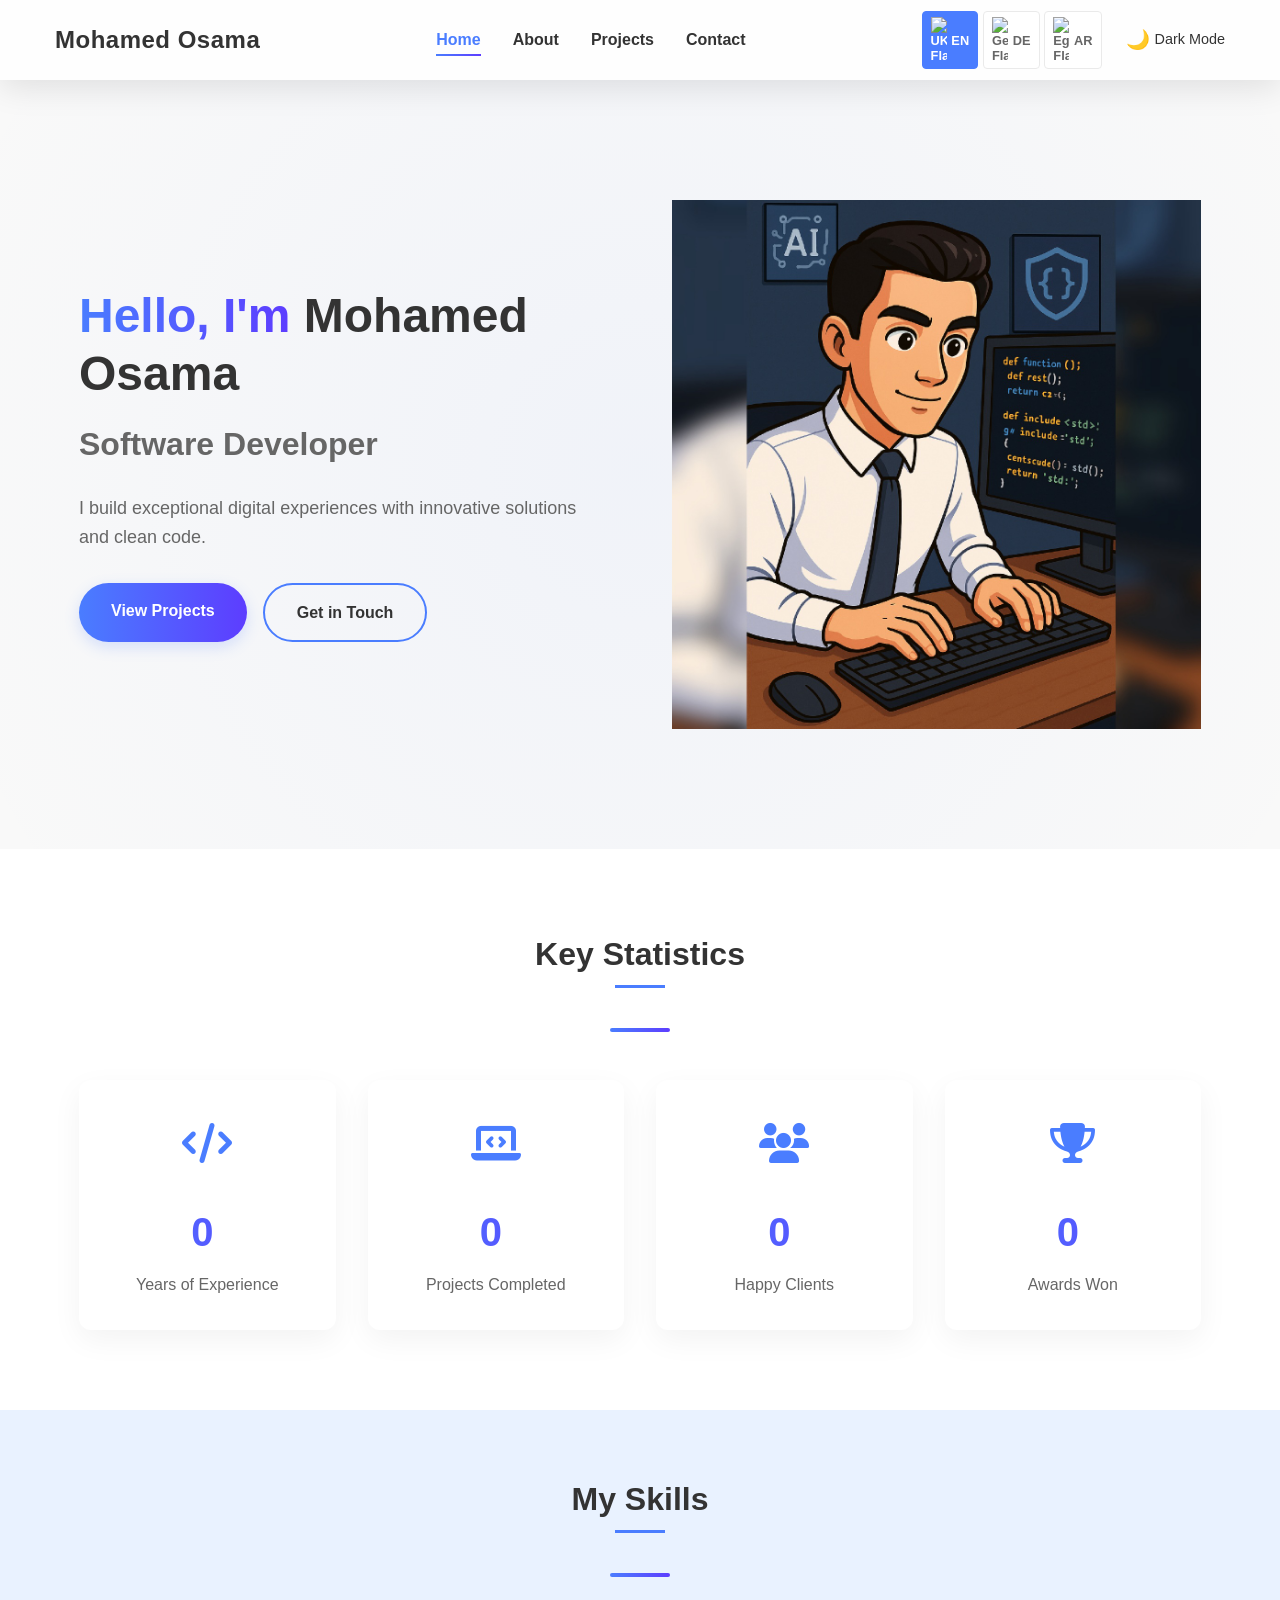
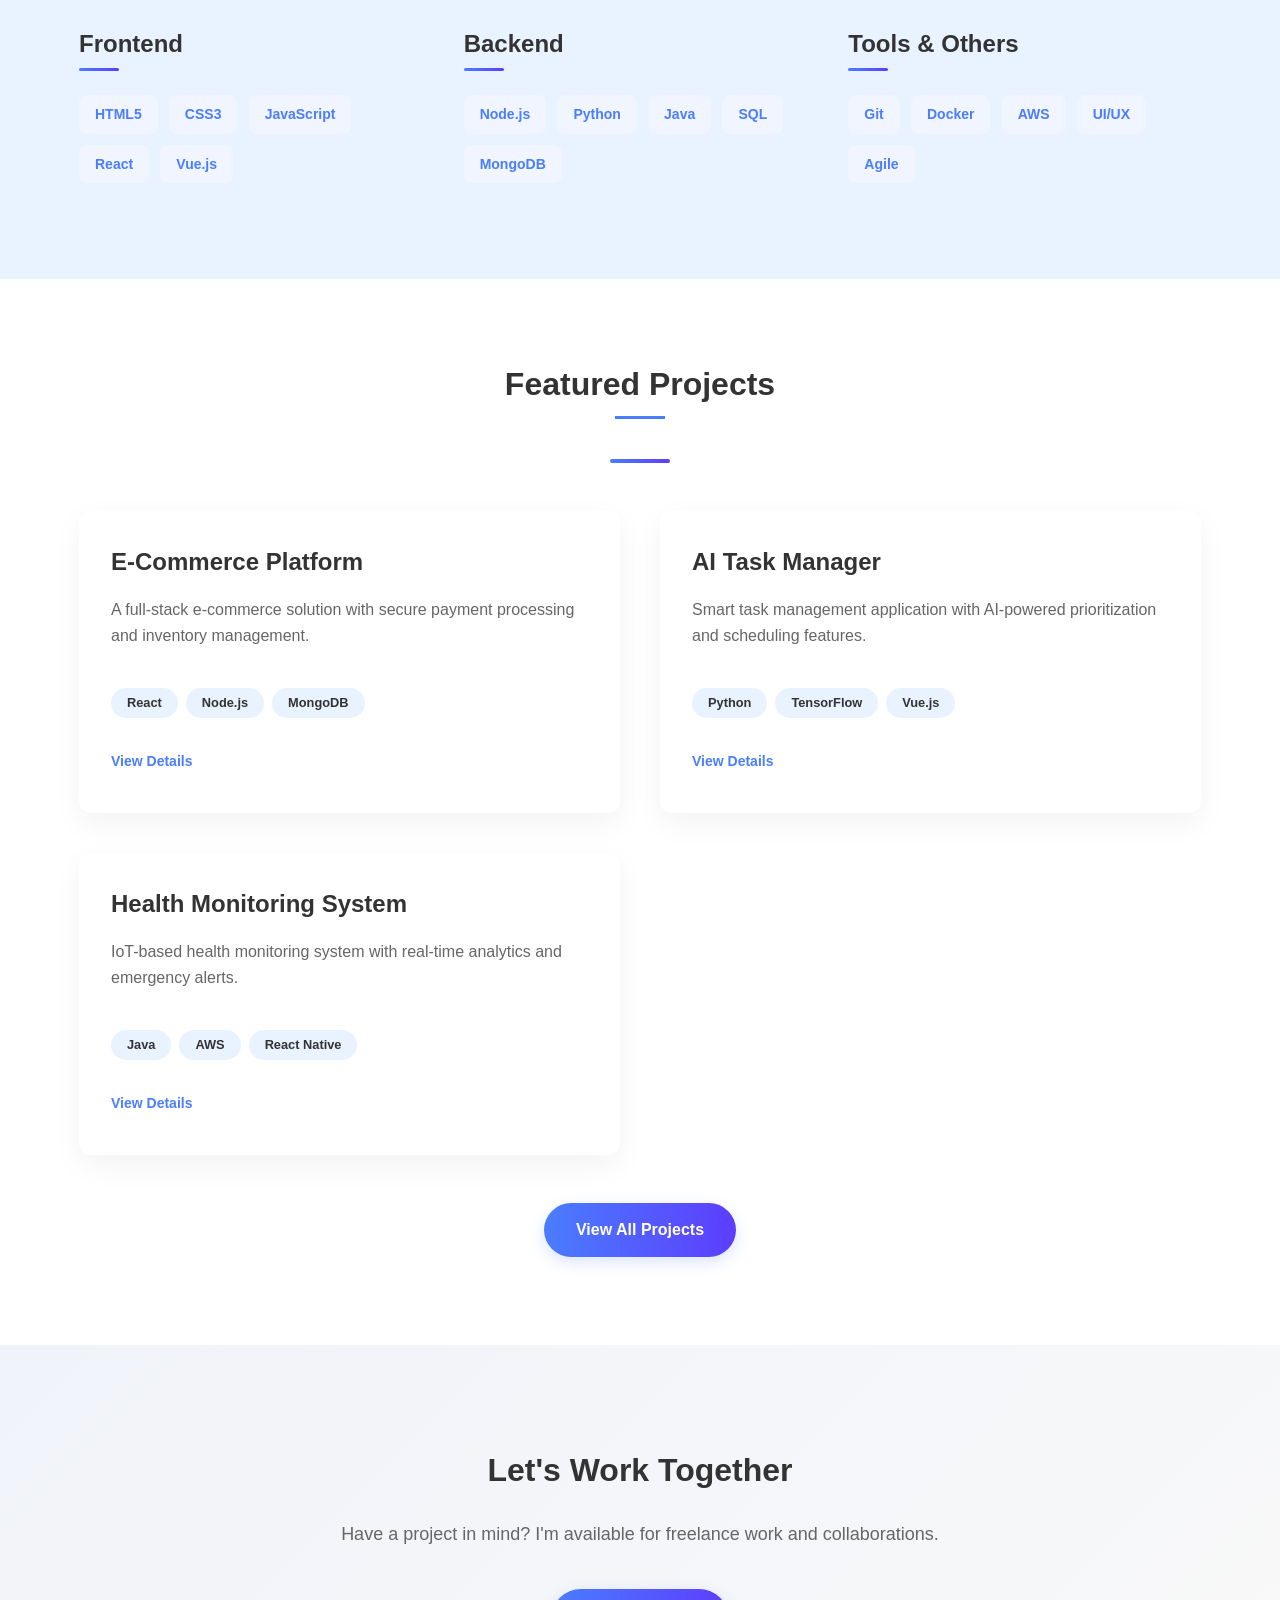
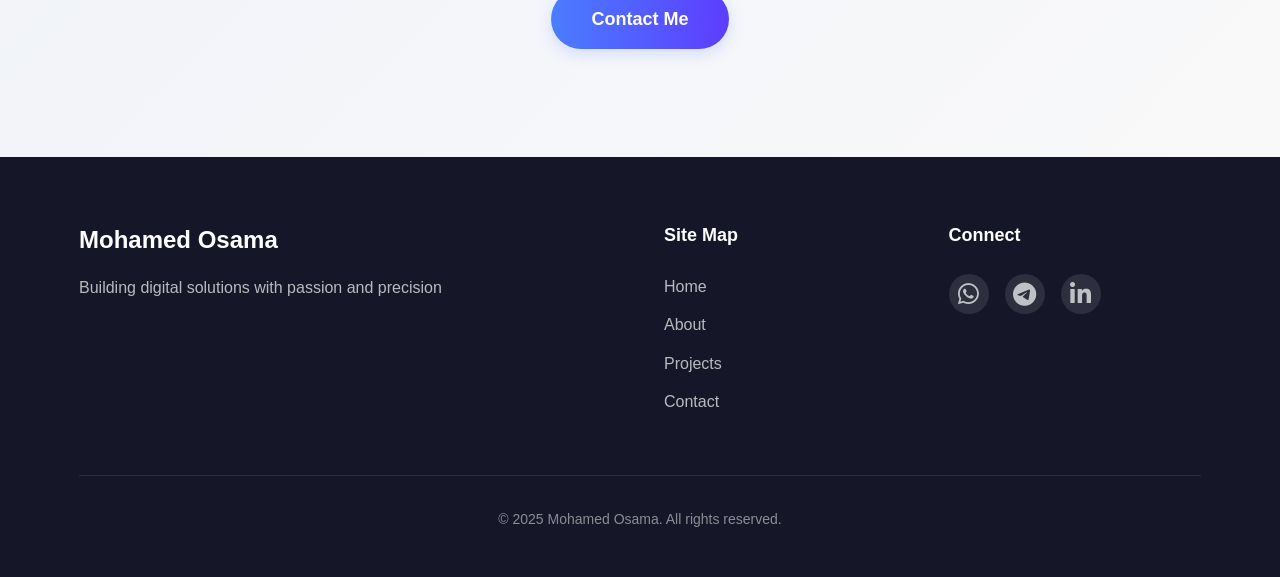
==== index.html @ f8894800 "first commit" ====
<!DOCTYPE html>
<html lang="en">
<head>
    <meta charset="UTF-8">
    <meta name="viewport" content="width=device-width, initial-scale=1.0">
    <title>Mohamed Osama | Developer Portfolio</title>
    <link rel="stylesheet" href="css/style.css">
    <link rel="stylesheet" href="https://cdnjs.cloudflare.com/ajax/libs/font-awesome/6.4.0/css/all.min.css">
    <script src="js/script.js" defer></script>
</head>
<body>
    <header class="glass-header">
        <div class="container">
            <a href="index.html" class="logo">Mohamed Osama</a>
            <nav>
                <ul>
                    <li><a href="index.html" class="active" data-i18n="nav_home">Home</a></li>
                    <li><a href="about.html" data-i18n="nav_about">About</a></li>
                    <li><a href="projects.html" data-i18n="nav_projects">Projects</a></li>
                    <li><a href="contact.html" data-i18n="nav_contact">Contact</a></li>
                </ul>
            </nav>
            <div class="header-controls">
                <div id="lang-selector" class="lang-selector">
                    <button class="lang-btn" data-lang="en"><img src="https://flagcdn.com/w20/gb.png" alt="UK Flag" width="16"> EN</button>
                    <button class="lang-btn" data-lang="de"><img src="https://flagcdn.com/w20/de.png" alt="German Flag" width="16"> DE</button>
                    <button class="lang-btn" data-lang="ar"><img src="https://flagcdn.com/w20/eg.png" alt="Egyptian Flag" width="16"> AR</button>
                </div>
                <div id="theme-toggle" class="theme-toggle">
                    <span id="theme-icon" class="theme-toggle-icon">🌙</span>
                    <span id="theme-text" class="theme-toggle-text" data-i18n="dark_mode">Dark Mode</span>
                </div>
            </div>
        </div>
    </header>

    <main>
        <!-- Hero Section with Animated Background -->
        <section class="hero-modern">
            <div class="hero-background">
                <div class="animated-gradient"></div>
            </div>
            <div class="container split-content">
                <div class="hero-text">
                    <h1 class="hero-title"><span class="text-gradient" data-i18n="hero_greeting">Hello, I'm</span> Mohamed Osama</h1>
                    <h2 class="hero-subtitle" data-i18n="hero_role">Software Developer</h2>
                    <p class="hero-description" data-i18n="hero_description">I build exceptional digital experiences with innovative solutions and clean code.</p>
                    <div class="hero-cta">
                        <a href="projects.html" class="btn btn-primary" data-i18n="view_projects">View Projects</a>
                        <a href="contact.html" class="btn btn-secondary" data-i18n="get_in_touch">Get in Touch</a>
                    </div>
                </div>
                <div class="hero-image">
                    <img src="images/backgrounds/mano.jpg" alt="Developer illustration" class="floating-animation">
                </div>
            </div>
        </section>

        <!-- Statistics with animated counters -->
        <section class="stats-modern">
            <div class="container">
                <div class="section-header">
                    <h2 class="section-title" data-i18n="key_stats">Professional Journey</h2>
                    <div class="section-divider"></div>
                </div>
                <div class="stats-grid">
                    <div class="stat-card">
                        <div class="stat-icon"><i class="fas fa-code"></i></div>
                        <div class="stat-value" id="experience-count">0</div>
                        <div class="stat-label" data-i18n="years_experience">Years of Experience</div>
                    </div>
                    <div class="stat-card">
                        <div class="stat-icon"><i class="fas fa-laptop-code"></i></div>
                        <div class="stat-value" id="project-count">0</div>
                        <div class="stat-label" data-i18n="projects_completed">Projects Completed</div>
                    </div>
                    <div class="stat-card">
                        <div class="stat-icon"><i class="fas fa-users"></i></div>
                        <div class="stat-value" id="client-count">0</div>
                        <div class="stat-label" data-i18n="happy_clients">Happy Clients</div>
                    </div>
                    <div class="stat-card">
                        <div class="stat-icon"><i class="fas fa-trophy"></i></div>
                        <div class="stat-value" id="award-count">0</div>
                        <div class="stat-label" data-i18n="awards_won">Awards Won</div>
                    </div>
                </div>
            </div>
        </section>

        <!-- Skills Section -->
        <section class="skills-section">
            <div class="container">
                <div class="section-header">
                    <h2 class="section-title" data-i18n="my_skills">My Skills</h2>
                    <div class="section-divider"></div>
                </div>
                <div class="skills-container">
                    <div class="skill-group">
                        <h3 data-i18n="frontend">Frontend</h3>
                        <div class="skill-tags">
                            <span class="skill-tag">HTML5</span>
                            <span class="skill-tag">CSS3</span>
                            <span class="skill-tag">JavaScript</span>
                            <span class="skill-tag">React</span>
                            <span class="skill-tag">Vue.js</span>
                        </div>
                    </div>
                    <div class="skill-group">
                        <h3 data-i18n="backend">Backend</h3>
                        <div class="skill-tags">
                            <span class="skill-tag">Node.js</span>
                            <span class="skill-tag">Python</span>
                            <span class="skill-tag">Java</span>
                            <span class="skill-tag">SQL</span>
                            <span class="skill-tag">MongoDB</span>
                        </div>
                    </div>
                    <div class="skill-group">
                        <h3 data-i18n="tools">Tools & Others</h3>
                        <div class="skill-tags">
                            <span class="skill-tag">Git</span>
                            <span class="skill-tag">Docker</span>
                            <span class="skill-tag">AWS</span>
                            <span class="skill-tag">UI/UX</span>
                            <span class="skill-tag">Agile</span>
                        </div>
                    </div>
                </div>
            </div>
        </section>

        <!-- Featured Projects with modern cards -->
        <section class="projects-showcase">
            <div class="container">
                <div class="section-header">
                    <h2 class="section-title" data-i18n="featured_projects">Featured Projects</h2>
                    <div class="section-divider"></div>
                </div>
                <div class="projects-grid">
                    <div class="project-card">
                        <div class="project-image" style="background-image: url('images/project1.jpg')"></div>
                        <div class="project-content">
                            <h3 class="project-title">E-Commerce Platform</h3>
                            <p class="project-description">A full-stack e-commerce solution with secure payment processing and inventory management.</p>
                            <div class="project-tech">
                                <span class="tech-tag">React</span>
                                <span class="tech-tag">Node.js</span>
                                <span class="tech-tag">MongoDB</span>
                            </div>
                            <a href="projects.html" class="btn-project" data-i18n="view_details">View Details</a>
                        </div>
                    </div>
                    <div class="project-card">
                        <div class="project-image" style="background-image: url('images/project2.jpg')"></div>
                        <div class="project-content">
                            <h3 class="project-title">AI Task Manager</h3>
                            <p class="project-description">Smart task management application with AI-powered prioritization and scheduling features.</p>
                            <div class="project-tech">
                                <span class="tech-tag">Python</span>
                                <span class="tech-tag">TensorFlow</span>
                                <span class="tech-tag">Vue.js</span>
                            </div>
                            <a href="projects.html" class="btn-project" data-i18n="view_details">View Details</a>
                        </div>
                    </div>
                    <div class="project-card">
                        <div class="project-image" style="background-image: url('images/project3.jpg')"></div>
                        <div class="project-content">
                            <h3 class="project-title">Health Monitoring System</h3>
                            <p class="project-description">IoT-based health monitoring system with real-time analytics and emergency alerts.</p>
                            <div class="project-tech">
                                <span class="tech-tag">Java</span>
                                <span class="tech-tag">AWS</span>
                                <span class="tech-tag">React Native</span>
                            </div>
                            <a href="projects.html" class="btn-project" data-i18n="view_details">View Details</a>
                        </div>
                    </div>
                </div>
                <div class="center-btn">
                    <a href="projects.html" class="btn btn-primary" data-i18n="all_projects">View All Projects</a>
                </div>
            </div>
        </section>

        <!-- Call to Action Section -->
        <section class="cta-section">
            <div class="container">
                <div class="cta-content">
                    <h2 class="cta-title" data-i18n="lets_work_together">Let's Work Together</h2>
                    <p class="cta-text" data-i18n="cta_description">Have a project in mind? I'm available for freelance work and collaborations.</p>
                    <a href="contact.html" class="btn btn-cta" data-i18n="contact_me">Contact Me</a>
                </div>
            </div>
        </section>
    </main>

    <footer class="modern-footer">
        <div class="container">
            <div class="footer-content">
                <div class="footer-info">
                    <h3 class="footer-logo">Mohamed Osama</h3>
                    <p class="footer-tagline" data-i18n="footer_tagline">Building digital solutions with passion and precision</p>
                </div>
                <div class="footer-links">
                    <div class="footer-nav">
                        <h4 data-i18n="site_map">Site Map</h4>
                        <ul>
                            <li><a href="index.html" data-i18n="nav_home">Home</a></li>
                            <li><a href="about.html" data-i18n="nav_about">About</a></li>
                            <li><a href="projects.html" data-i18n="nav_projects">Projects</a></li>
                            <li><a href="contact.html" data-i18n="nav_contact">Contact</a></li>
                        </ul>
                    </div>
                    <div class="footer-social">
                        <h4 data-i18n="connect">Connect</h4>
                        <div class="social-icons">
                            <a href="https://wa.me/201228690380" aria-label="WhatsApp"><i class="fab fa-whatsapp"></i></a>
                            <a href="http://t.me/mano2224" aria-label="Telegram"><i class="fab fa-telegram-plane"></i></a>
                            <a href="https://www.linkedin.com/public-profile/settings?trk=d_flagship3_profile_self_view_public_profile" aria-label="LinkedIn"><i class="fab fa-linkedin-in"></i></a>
                        </div>
                    </div>
                </div>
            </div>
            <div class="footer-bottom">
                <p class="copyright">&copy; 2025 Mohamed Osama. All rights reserved.</p>
            </div>
        </div>
    </footer>
</body>
</html>
---- css/style.css ----
/* Reset and base styles */
* {
    margin: 0;
    padding: 0;
    box-sizing: border-box;
}

:root {
    /* Core Colors */
    --bg-primary: #f9f9f9;
    --bg-secondary: #ffffff;
    --bg-accent: #e9f2ff;
    --text-primary: #333333;
    --text-secondary: #666666;
    --accent-color: #4A7DFF;
    --accent-color-rgb: 74, 125, 255; /* RGB values for rgba() usage */
    --accent-hover: #2F5BD9;
    --accent-gradient-start: #4A7DFF;
    --accent-gradient-end: #5D3DFF;
    
    /* Card & Component Styles */
    --card-bg: #ffffff;
    --card-shadow: 0 10px 30px rgba(0, 0, 0, 0.05);
    --card-hover-shadow: 0 15px 35px rgba(0, 0, 0, 0.1);
    --button-shadow: 0 5px 15px rgba(74, 125, 255, 0.2);
    --glass-bg: rgba(255, 255, 255, 0.8);
    --glass-shadow: 0 8px 32px rgba(0, 0, 0, 0.1);
    --border-radius: 12px;
    --border-radius-sm: 8px;
    --border-radius-lg: 20px;
    
    /* Layout */
    --header-height: 80px;
    --section-spacing: 100px;
    --container-padding: 40px;
    
    /* Typography */
    --font-size-small: 0.875rem;
    --font-size-normal: 1rem;
    --font-size-medium: 1.125rem;
    --font-size-large: 1.5rem;
    --font-size-xl: 2rem;
    --font-size-xxl: 3rem;
    
    /* Functional Colors */
    --border-color: #eaeaea;
    --footer-bg: #151728;
    --footer-text: #e0e0e0;
    --tag-bg: #f1f5ff;
    --tag-text: #4A7DFF;
    --divider-color: #e0e0e0;
    --hover-overlay: rgba(0, 0, 0, 0.05);
    
    /* Timing */
    --transition-speed: 0.3s;
    --animation-timing: 0.5s;
    
    /* Social media colors */
    --linkedin-color: #0077b5;
    --github-color: #333333;
    --facebook-color: #1877f2;
    --instagram-color: #e4405f;
    --whatsapp-color: #25d366;
    --telegram-color: #0088cc;
}

body.dark-mode {
    --bg-primary: #121212;
    --bg-secondary: #1e1e1e;
    --bg-accent: #2d2d2d;
    --text-primary: #e0e0e0;
    --text-secondary: #b0b0b0;
    --accent-color: #5D8AFF;
    --accent-color-rgb: 93, 138, 255; /* RGB values for rgba() usage in dark mode */
    --accent-hover: #7E9DFF;
    --accent-gradient-start: #5D8AFF;
    --accent-gradient-end: #835DFF;
    --card-bg: #2d2d2d;
    --card-shadow: 0 10px 30px rgba(0, 0, 0, 0.25);
    --card-hover-shadow: 0 15px 35px rgba(0, 0, 0, 0.35);
    --button-shadow: 0 5px 15px rgba(93, 138, 255, 0.2);
    --glass-bg: rgba(30, 30, 30, 0.8);
    --glass-shadow: 0 8px 32px rgba(0, 0, 0, 0.3);
    --footer-bg: #1a1a1a;
    --footer-text: #e0e0e0;
    --border-color: #444;
    --tag-bg: #2a2a2a;
    --tag-text: #5D8AFF;
    --divider-color: #444;
    --hover-overlay: rgba(255, 255, 255, 0.05);
}

body {
    font-family: 'Arial', sans-serif;
    line-height: 1.6;
    color: var(--text-primary);
    background-color: var(--bg-primary);
    transition: background-color var(--transition-speed) ease, color var(--transition-speed) ease;
}

.container {
    width: 90%;
    max-width: 1200px;
    margin: 0 auto;
    padding: 0 15px;
}

/* Header Controls */
.header-controls {
    display: flex;
    align-items: center;
    gap: 1.5rem;
}

/* Language Selector */
.lang-selector {
    display: flex;
    align-items: center;
    gap: 0.3rem;
}

.lang-btn {
    background: var(--bg-secondary);
    color: var(--text-secondary);
    border: 1px solid var(--border-color);
    border-radius: 4px;
    padding: 0.3rem 0.5rem;
    font-size: 0.8rem;
    font-weight: 600;
    cursor: pointer;
    transition: all var(--transition-speed) ease;
    display: flex;
    align-items: center;
    gap: 0.3rem;
    min-width: 3rem;
}

.lang-btn:hover {
    background: var(--bg-accent);
    color: var(--accent-color);
}

.lang-btn.active {
    background: var(--accent-color);
    color: white;
    border-color: var(--accent-color);
}

/* RTL Support for Arabic */
html[dir="rtl"] {
    direction: rtl;
    text-align: right;
}

html[dir="rtl"] nav ul {
    margin-left: 0;
    margin-right: auto;
}

html[dir="rtl"] .theme-toggle {
    margin-left: 0;
    margin-right: 1.5rem;
}

/* Dark Mode Toggle */
.theme-toggle {
    display: flex;
    align-items: center;
    cursor: pointer;
}

.theme-toggle-icon {
    font-size: 1.2rem;
    margin-right: 5px;
    color: var(--accent-color);
}

.theme-toggle-text {
    font-size: 0.9rem;
    font-weight: 500;
    color: var(--text-primary);
}

/* Typography */
h1, h2, h3, h4, h5, h6 {
    margin-bottom: 0.8em;
    font-weight: 700;
}

p {
    margin-bottom: 1em;
}

a {
    text-decoration: none;
    color: var(--accent-color);
    transition: color var(--transition-speed) ease;
}

a:hover {
    color: var(--accent-hover);
}

/* Modern Header with glass effect */
.glass-header {
    background-color: var(--glass-bg);
    backdrop-filter: blur(10px);
    -webkit-backdrop-filter: blur(10px);
    box-shadow: var(--glass-shadow);
    padding: 1rem 0;
    position: sticky;
    top: 0;
    z-index: 100;
    height: var(--header-height);
    display: flex;
    align-items: center;
    transition: all var(--transition-speed) ease;
}

.glass-header .container {
    display: flex;
    justify-content: space-between;
    align-items: center;
    width: 100%;
}

.logo {
    font-size: var(--font-size-large);
    font-weight: 700;
    color: var(--text-primary);
    text-decoration: none;
    transition: color var(--transition-speed) ease;
    letter-spacing: 0.5px;
}

.logo:hover {
    color: var(--accent-color);
}

nav ul {
    display: flex;
    list-style: none;
    gap: 2rem;
}

nav a {
    color: var(--text-primary);
    font-weight: 600;
    padding: 0.5rem 0;
    position: relative;
    font-size: var(--font-size-normal);
    transition: color var(--transition-speed) ease;
}

nav a.active,
nav a:hover {
    color: var(--accent-color);
}

nav a::after {
    content: '';
    position: absolute;
    bottom: 0;
    left: 0;
    width: 0;
    height: 2px;
    background: linear-gradient(90deg, var(--accent-gradient-start), var(--accent-gradient-end));
    transition: width var(--transition-speed) ease;
}

nav a.active::after,
nav a:hover::after {
    width: 100%;
}

/* Modern Hero Section */
.hero-modern {
    position: relative;
    padding: 120px 0;
    overflow: hidden;
    background-color: var(--bg-primary);
    min-height: 80vh;
    display: flex;
    align-items: center;
}

.hero-background {
    position: absolute;
    top: 0;
    left: 0;
    width: 100%;
    height: 100%;
    z-index: 1;
}

.animated-gradient {
    position: absolute;
    width: 200%;
    height: 200%;
    top: -50%;
    left: -50%;
    background: radial-gradient(circle at center, rgba(var(--accent-color-rgb), 0.05) 0%, transparent 50%);
    animation: pulse 15s infinite ease-in-out;
}

@keyframes pulse {
    0% {
        transform: scale(1);
        opacity: 0.5;
    }
    50% {
        transform: scale(1.5);
        opacity: 0.8;
    }
    100% {
        transform: scale(1);
        opacity: 0.5;
    }
}

.hero-modern .container {
    position: relative;
    z-index: 2;
}

.split-content {
    display: grid;
    grid-template-columns: 1fr 1fr;
    gap: 4rem;
    align-items: center;
}

.hero-text {
    max-width: 600px;
}

.hero-title {
    font-size: var(--font-size-xxl);
    font-weight: 800;
    margin-bottom: 1rem;
    line-height: 1.2;
}

.text-gradient {
    background: linear-gradient(90deg, var(--accent-gradient-start), var(--accent-gradient-end));
    -webkit-background-clip: text;
    background-clip: text;
    -webkit-text-fill-color: transparent;
    display: inline-block;
}

.hero-subtitle {
    font-size: var(--font-size-xl);
    font-weight: 600;
    margin-bottom: 1.5rem;
    color: var(--text-secondary);
}

.hero-description {
    font-size: var(--font-size-medium);
    margin-bottom: 2rem;
    line-height: 1.6;
    color: var(--text-secondary);
}

.hero-cta {
    display: flex;
    gap: 1rem;
    margin-top: 2rem;
}

.hero-image {
    display: flex;
    justify-content: center;
    align-items: center;
}

.hero-image img {
    max-width: 100%;
    height: auto;
}

.floating-animation {
    animation: floating 4s ease-in-out infinite;
}

@keyframes floating {
    0% {
        transform: translateY(0px);
    }
    50% {
        transform: translateY(-15px);
    }
    100% {
        transform: translateY(0px);
    }
}

/* Section Header Styles */
.section-header {
    text-align: center;
    margin-bottom: 3rem;
}

.section-title {
    font-size: var(--font-size-xl);
    font-weight: 700;
    margin-bottom: 1rem;
    position: relative;
    display: inline-block;
}

.section-divider {
    width: 60px;
    height: 4px;
    background: linear-gradient(90deg, var(--accent-gradient-start), var(--accent-gradient-end));
    margin: 0 auto;
    border-radius: 2px;
}

/* Modern Stats Section */
.stats-modern {
    background-color: var(--bg-secondary);
    padding: 80px 0;
    transition: background-color var(--transition-speed) ease;
    position: relative;
    overflow: hidden;
}

.stats-grid {
    display: grid;
    grid-template-columns: repeat(auto-fit, minmax(230px, 1fr));
    gap: 2rem;
}

.stat-card {
    padding: 2rem;
    border-radius: var(--border-radius);
    background-color: var(--card-bg);
    box-shadow: var(--card-shadow);
    text-align: center;
    transition: transform var(--transition-speed) ease, 
                background-color var(--transition-speed) ease, 
                box-shadow var(--transition-speed) ease;
    position: relative;
}

.stat-card:hover {
    transform: translateY(-10px);
    box-shadow: var(--card-hover-shadow);
}

.stat-icon {
    font-size: 2.5rem;
    margin-bottom: 1.5rem;
    color: var(--accent-color);
    display: inline-block;
}

.stat-value {
    font-size: 2.5rem;
    font-weight: 800;
    color: var(--text-primary);
    margin-bottom: 0.5rem;
    background: linear-gradient(90deg, var(--accent-gradient-start), var(--accent-gradient-end));
    -webkit-background-clip: text;
    background-clip: text;
    -webkit-text-fill-color: transparent;
    margin-left: -10px; /* Added margin-left to move the text to the left */
}

.stat-label {
    font-size: var(--font-size-normal);
    font-weight: 500;
    color: var(--text-secondary);
}

.hero h2 {
    font-size: 2.5rem;
    margin-bottom: 1rem;
}

.hero p {
    font-size: 1.2rem;
    margin-bottom: 2rem;
    max-width: 700px;
    margin-left: auto;
    margin-right: auto;
}

/* Modern Button Styles */
.btn {
    display: inline-block;
    padding: 0.9rem 2rem;
    border-radius: 50px;
    font-weight: 600;
    font-size: var(--font-size-normal);
    transition: all var(--transition-speed) ease;
    position: relative;
    overflow: hidden;
    z-index: 1;
    text-align: center;
}

.btn-primary {
    background: linear-gradient(90deg, var(--accent-gradient-start), var(--accent-gradient-end));
    color: #fff;
    box-shadow: var(--button-shadow);
}

.btn-primary:hover {
    box-shadow: 0 8px 20px rgba(var(--accent-color-rgb), 0.4);
    transform: translateY(-3px);
    color: #fff;
}

.btn-secondary {
    background-color: transparent;
    color: var(--text-primary);
    border: 2px solid var(--accent-color);
}

.btn-secondary:hover {
    background-color: var(--accent-color);
    color: #fff;
    transform: translateY(-3px);
}

.btn-cta {
    background: linear-gradient(90deg, var(--accent-gradient-start), var(--accent-gradient-end));
    color: #fff;
    padding: 1rem 2.5rem;
    font-size: var(--font-size-medium);
    box-shadow: var(--button-shadow);
    border-radius: 50px;
}

.btn-cta:hover {
    box-shadow: 0 8px 25px rgba(var(--accent-color-rgb), 0.5);
    transform: translateY(-5px) scale(1.02);
    color: #fff;
}

/* Call to Action Section */
.cta-section {
    background-color: var(--bg-primary);
    padding: 100px 0;
    position: relative;
    overflow: hidden;
}

.cta-section:before {
    content: '';
    position: absolute;
    top: 0;
    left: 0;
    width: 100%;
    height: 100%;
    background: linear-gradient(135deg, rgba(var(--accent-color-rgb), 0.05) 0%, transparent 100%);
    z-index: 1;
}

.cta-content {
    text-align: center;
    max-width: 700px;
    margin: 0 auto;
    position: relative;
    z-index: 2;
}

.cta-title {
    font-size: var(--font-size-xl);
    font-weight: 700;
    margin-bottom: 1.5rem;
}

.cta-text {
    font-size: var(--font-size-medium);
    color: var(--text-secondary);
    margin-bottom: 2.5rem;
    line-height: 1.6;
}

/* Skills Section */
.skills-section {
    padding: 80px 0;
    background-color: var(--bg-primary);
    transition: background-color var(--transition-speed) ease;
}

.skills-container {
    display: grid;
    grid-template-columns: repeat(auto-fit, minmax(300px, 1fr));
    gap: 2rem;
    margin-top: 3rem;
}

.skill-group {
    margin-bottom: 2rem;
}

.skill-group h3 {
    font-size: var(--font-size-large);
    margin-bottom: 1.5rem;
    position: relative;
    padding-bottom: 0.5rem;
    display: inline-block;
}

.skill-group h3:after {
    content: '';
    position: absolute;
    left: 0;
    bottom: 0;
    width: 40px;
    height: 3px;
    background: linear-gradient(90deg, var(--accent-gradient-start), var(--accent-gradient-end));
    border-radius: 1.5px;
}

.skill-tags {
    display: flex;
    flex-wrap: wrap;
    gap: 0.7rem;
}

.skill-tag {
    background-color: var(--tag-bg);
    color: var(--tag-text);
    padding: 0.5rem 1rem;
    border-radius: var(--border-radius-sm);
    font-size: var(--font-size-small);
    font-weight: 600;
    transition: transform var(--transition-speed) ease, box-shadow var(--transition-speed) ease;
}

.skill-tag:hover {
    transform: translateY(-3px);
    box-shadow: 0 5px 10px rgba(var(--accent-color-rgb), 0.2);
}

/* Projects Showcase */
.projects-showcase {
    padding: 80px 0;
    background-color: var(--bg-secondary);
    transition: background-color var(--transition-speed) ease;
}

.projects-grid {
    display: grid;
    grid-template-columns: repeat(auto-fit, minmax(350px, 1fr));
    gap: 2.5rem;
    margin-top: 3rem;
    margin-bottom: 3rem;
}

.project-card {
    background-color: var(--card-bg);
    border-radius: var(--border-radius);
    box-shadow: var(--card-shadow);
    overflow: hidden;
    transition: transform var(--transition-speed) ease, box-shadow var(--transition-speed) ease, background-color var(--transition-speed) ease;
    height: 100%;
    display: flex;
    flex-direction: column;
}

.project-card:hover {
    transform: translateY(-10px);
    box-shadow: var(--card-hover-shadow);
}

.project-image {
    height: 200px;
    background-size: cover;
    background-position: center;
    transition: transform var(--transition-speed) ease;
}

.project-card:hover .project-image {
    transform: scale(1.05);
}

.project-content {
    padding: 1.5rem;
    flex-grow: 1;
    display: flex;
    flex-direction: column;
}

.project-title {
    font-size: var(--font-size-large);
    margin-bottom: 1rem;
    font-weight: 700;
}

.project-description {
    color: var(--text-secondary);
    margin-bottom: 1.5rem;
    line-height: 1.6;
    flex-grow: 1;
}

.project-tech {
    display: flex;
    flex-wrap: wrap;
    gap: 0.5rem;
    margin-bottom: 1.5rem;
}

.tech-tag {
    background-color: var(--tag-bg);
    color: var(--tag-text);
    padding: 0.3rem 0.8rem;
    border-radius: 20px;
    font-size: var(--font-size-small);
    font-weight: 600;
}

.btn-project {
    display: inline-block;
    color: var(--accent-color);
    font-weight: 600;
    font-size: var(--font-size-small);
    padding: 0.5rem 0;
    position: relative;
    align-self: flex-start;
}

.btn-project:after {
    content: '';
    position: absolute;
    bottom: 0;
    left: 0;
    width: 100%;
    height: 2px;
    background: linear-gradient(90deg, var(--accent-gradient-start), var(--accent-gradient-end));
    transform: scaleX(0);
    transform-origin: right;
    transition: transform var(--transition-speed) ease;
}

.btn-project:hover:after {
    transform: scaleX(1);
    transform-origin: left;
}

.center-btn {
    text-align: center;
    margin-top: 2rem;
}

/* Modern Footer Styles */
.modern-footer {
    background-color: var(--footer-bg);
    color: var(--footer-text);
    padding: 4rem 0 2rem;
    transition: background-color var(--transition-speed) ease;
    position: relative;
    overflow: hidden;
}

.footer-content {
    display: grid;
    grid-template-columns: 1fr 1fr;
    gap: 3rem;
    margin-bottom: 3rem;
}

.footer-info {
    max-width: 400px;
}

.footer-logo {
    font-size: var(--font-size-large);
    font-weight: 700;
    margin-bottom: 1rem;
    color: #fff;
}

.footer-tagline {
    font-size: var(--font-size-normal);
    line-height: 1.6;
    color: rgba(255, 255, 255, 0.7);
    margin-bottom: 1.5rem;
}

.footer-links {
    display: grid;
    grid-template-columns: 1fr 1fr;
    gap: 2rem;
}

.footer-nav h4, .footer-social h4 {
    font-size: var(--font-size-medium);
    color: #fff;
    margin-bottom: 1.5rem;
    font-weight: 600;
}

.footer-nav ul {
    list-style: none;
    padding: 0;
}

.footer-nav li {
    margin-bottom: 0.8rem;
}

.footer-nav a {
    color: rgba(255, 255, 255, 0.7);
    font-size: var(--font-size-normal);
    transition: color var(--transition-speed) ease, transform var(--transition-speed) ease;
    display: inline-block;
}

.footer-nav a:hover {
    color: var(--accent-color);
    transform: translateX(5px);
}

.social-icons {
    display: flex;
    gap: 1rem;
}

.social-icons a {
    color: rgba(255, 255, 255, 0.7);
    font-size: 1.5rem;
    transition: all var(--transition-speed) ease;
    width: 40px;
    height: 40px;
    background: rgba(255, 255, 255, 0.1);
    border-radius: 50%;
    display: flex;
    align-items: center;
    justify-content: center;
}

.social-icons a:hover {
    color: #fff;
    background: linear-gradient(90deg, var(--accent-gradient-start), var(--accent-gradient-end));
    transform: translateY(-5px);
}

.footer-bottom {
    border-top: 1px solid rgba(255, 255, 255, 0.1);
    padding-top: 2rem;
    text-align: center;
}

.copyright {
    color: rgba(255, 255, 255, 0.5);
    font-size: var(--font-size-small);
}

/* About page - New Animated Version */

/* Hero About Section */
.hero-about {
    background-color: var(--bg-accent);
    background-image: url('../images/backgrounds/about-bg.jpg');
    background-size: cover;
    background-position: center;
    background-blend-mode: overlay;
    padding: 6rem 0 4rem;
    position: relative;
    transition: background-color var(--transition-speed) ease;
}

.hero-about::before {
    content: '';
    position: absolute;
    top: 0;
    left: 0;
    width: 100%;
    height: 100%;
    background-color: rgba(0, 0, 0, 0.2);
    z-index: 1;
}

.hero-about .container {
    position: relative;
    z-index: 2;
}

.profile-card {
    background-color: var(--card-bg);
    border-radius: 12px;
    box-shadow: var(--card-shadow);
    overflow: hidden;
    transition: transform 0.5s ease, box-shadow 0.5s ease, background-color var(--transition-speed) ease;
}

.profile-card:hover {
    transform: translateY(-10px);
    box-shadow: var(--card-hover-shadow);
}

.profile-header {
    display: flex;
    flex-direction: column;
    align-items: center;
    padding: 2rem;
    text-align: center;
}

@media (min-width: 768px) {
    .profile-header {
        flex-direction: row;
        text-align: left;
        gap: 3rem;
    }
}

.profile-img-container {
    position: relative;
    width: 200px;
    height: 200px;
    margin-bottom: 2rem;
    border-radius: 50%;
    overflow: hidden;
    box-shadow: 0 5px 15px rgba(0, 0, 0, 0.2);
    transition: transform 0.5s ease, box-shadow 0.5s ease;
    cursor: pointer;
}

.profile-img-container:hover {
    transform: scale(1.05) rotate(3deg);
    box-shadow: 0 8px 25px rgba(0, 0, 0, 0.3);
}

/* Image overlay effect */
.img-overlay {
    position: absolute;
    top: 0;
    left: 0;
    width: 100%;
    height: 100%;
    background-color: rgba(var(--accent-color-rgb), 0.8);
    display: flex;
    justify-content: center;
    align-items: center;
    opacity: 0;
    transform: scale(0.8);
    border-radius: 50%;
    transition: opacity 0.4s ease, transform 0.4s ease;
}

.profile-img-container:hover .img-overlay {
    opacity: 1;
    transform: scale(1);
}

.overlay-content {
    color: white;
    font-size: 1.5rem;
    font-weight: 700;
    transform: translateY(20px);
    opacity: 0;
    transition: transform 0.5s 0.1s ease, opacity 0.5s 0.1s ease;
}

.profile-img-container:hover .overlay-content {
    transform: translateY(0);
    opacity: 1;
}

@media (min-width: 768px) {
    .profile-img-container {
        margin-bottom: 0;
    }
}

.profile-image {
    width: 100%;
    height: 100%;
    object-fit: cover;
}

.profile-intro {
    flex: 1;
}

.highlight {
    color: var(--accent-color);
    font-weight: 600;
}

/* Social Media Links */
.social-links-container {
    display: flex;
    gap: 1rem;
    margin-top: 1.5rem;
}

.social-link {
    text-decoration: none;
}

.social-icon {
    width: 40px;
    height: 40px;
    border-radius: 50%;
    display: flex;
    justify-content: center;
    align-items: center;
    color: white;
    font-weight: bold;
    font-size: 0.9rem;
    position: relative;
    overflow: hidden;
    transition: transform 0.3s ease, box-shadow 0.3s ease;
}

.social-icon::before {
    content: '';
    position: absolute;
    top: 0;
    left: 0;
    width: 100%;
    height: 100%;
    background-color: rgba(255, 255, 255, 0.1);
    transform: translateY(100%);
    transition: transform 0.3s ease;
}

.social-icon:hover {
    transform: translateY(-5px);
    box-shadow: 0 5px 15px rgba(0, 0, 0, 0.2);
}

.social-icon:hover::before {
    transform: translateY(0);
}

.linkedin-icon {
    background-color: var(--linkedin-color);
}

.github-icon {
    background-color: var(--github-color);
}

.facebook-icon {
    background-color: var(--facebook-color);
}

.instagram-icon {
    background: linear-gradient(45deg, #f09433 0%, #e6683c 25%, #dc2743 50%, #cc2366 75%, #bc1888 100%);
}

.whatsapp-icon {
    background-color: var(--whatsapp-color);
}

.telegram-icon {
    background-color: var(--telegram-color);
}

.social-symbol {
    font-style: normal;
    position: relative;
    z-index: 1;
}

/* Bio Section with Timeline */
.bio-section {
    padding: 4rem 0;
}

.bio-card {
    background-color: var(--card-bg);
    border-radius: 12px;
    padding: 2rem;
    box-shadow: var(--card-shadow);
    transition: background-color var(--transition-speed) ease, box-shadow var(--transition-speed) ease;
}

.timeline {
    position: relative;
    margin: 2rem 0;
    padding-left: 1.5rem;
}

.timeline::before {
    content: '';
    position: absolute;
    left: 0;
    top: 0;
    height: 89%;
    width: 2px;
    background-color: var(--accent-color);
}

.timeline-item {
    position: relative;
    margin-bottom: 2rem;
}

.timeline-dot {
    position: absolute;
    left: -1.5rem;
    top: 0.5rem;
    width: 1rem;
    height: 1rem;
    border-radius: 50%;
    background-color: var(--accent-color);
    transform: translateX(-50%);
    transition: background-color var(--transition-speed) ease, transform 0.3s ease;
}

.timeline-item:hover .timeline-dot {
    transform: translateX(-50%) scale(1.5);
}

.timeline-content {
    padding-bottom: 1rem;
}

.timeline-content h4 {
    margin-bottom: 0.5rem;
    color: var(--accent-color);
}

/* Skills Section with Animated Bars */
.skills-section {
    padding: 4rem 0;
    background-color: var(--bg-accent);
    transition: background-color var(--transition-speed) ease;
}

.section-title {
    text-align: center;
    margin-bottom: 3rem;
    position: relative;
}

.section-title::after {
    content: '';
    position: absolute;
    bottom: -0.5rem;
    left: 50%;
    transform: translateX(-50%);
    width: 50px;
    height: 3px;
    background-color: var(--accent-color);
    transition: width 0.5s ease, background-color var(--transition-speed) ease;
}

.section-title:hover::after {
    width: 100px;
}

.skills-container {
    display: grid;
    grid-template-columns: 1fr;
    gap: 2rem;
}

@media (min-width: 768px) and (max-width: 991px) {
    .skills-container {
        grid-template-columns: 1fr 1fr;
    }
    
    .skills-container .skill-category:last-child {
        grid-column: span 2;
        max-width: 80%;
        margin: 0 auto;
    }
}

@media (min-width: 992px) {
    .skills-container {
        grid-template-columns: 1fr 1fr 1fr;
    }
}

.skill-category {
    background-color: var(--card-bg);
    border-radius: 12px;
    padding: 2rem;
    box-shadow: var(--card-shadow);
    transition: transform 0.5s ease, background-color var(--transition-speed) ease, box-shadow var(--transition-speed) ease;
}

.skill-category:hover {
    transform: translateY(-10px);
    box-shadow: var(--card-hover-shadow);
}

.skill-category h4 {
    margin-bottom: 1.5rem;
    text-align: center;
}

.skill-bars {
    display: flex;
    flex-direction: column;
    gap: 1.5rem;
}

.skill-item {
    display: flex;
    flex-direction: column;
}

.skill-name {
    font-weight: 500;
    margin-bottom: 0.5rem;
}

.skill-bar {
    height: 10px;
    background-color: var(--bg-primary);
    border-radius: 5px;
    overflow: hidden;
    transition: background-color var(--transition-speed) ease;
}

.skill-level {
    height: 100%;
    background-color: var(--accent-color);
    border-radius: 5px;
    width: 0;
    transition: width 1.5s ease-in-out, background-color var(--transition-speed) ease;
}

/* Experience Section */
.experience-section {
    padding: 4rem 0;
}

.experience-timeline {
    max-width: 800px;
    margin: 0 auto;
    position: relative;
}

.experience-timeline::before {
    content: '';
    position: absolute;
    left: 110px;
    top: 0;
    height: 100%;
    width: 2px;
    background-color: var(--accent-color);
}

.experience-item {
    display: grid;
    grid-template-columns: 100px 1fr;
    gap: 1.5rem;
    margin-bottom: 3rem;
    position: relative;
}

.experience-year {
    text-align: right;
    font-weight: 600;
    color: var(--accent-color);
    position: relative;
}

.experience-year::after {
    content: '';
    position: absolute;
    right: -1.5rem;
    top: 0.5rem;
    width: 1rem;
    height: 1rem;
    border-radius: 50%;
    background-color: var(--accent-color);
    transform: translateX(50%);
    transition: transform 0.3s ease;
}

.experience-item:hover .experience-year::after {
    transform: translateX(50%) scale(1.5);
}

.experience-content {
    background-color: var(--card-bg);
    border-radius: 8px;
    padding: 1.5rem;
    box-shadow: var(--card-shadow);
    transition: transform 0.5s ease, background-color var(--transition-speed) ease, box-shadow var(--transition-speed) ease;
}

.experience-item:hover .experience-content {
    transform: translateX(10px);
    box-shadow: var(--card-hover-shadow);
}

.experience-content h4 {
    margin-bottom: 0.5rem;
}

.experience-content h5 {
    color: var(--text-secondary);
    font-weight: normal;
    margin-bottom: 1rem;
}

/* Education Section */
.education-section {
    padding: 4rem 0;
    background-color: var(--bg-accent);
    transition: background-color var(--transition-speed) ease;
}

.education-card {
    max-width: 800px;
    margin: 0 auto;
    background-color: var(--card-bg);
    border-radius: 12px;
    padding: 2rem;
    box-shadow: var(--card-shadow);
    display: flex;
    gap: 2rem;
    align-items: center;
    transition: transform 0.5s ease, background-color var(--transition-speed) ease, box-shadow var(--transition-speed) ease;
}

.education-card:hover {
    transform: translateY(-10px);
    box-shadow: var(--card-hover-shadow);
}

.education-logo {
    display: flex;
    justify-content: center;
    align-items: center;
}

.edu-circle {
    width: 70px;
    height: 70px;
    background-color: var(--accent-color);
    border-radius: 50%;
    display: flex;
    align-items: center;
    justify-content: center;
    font-size: 2rem;
    color: white;
    transition: transform 0.5s ease, background-color var(--transition-speed) ease;
}

.education-card:hover .edu-circle {
    transform: rotate(10deg) scale(1.1);
}

.education-details h4 {
    margin-bottom: 0.5rem;
}

.education-details h5 {
    color: var(--text-secondary);
    margin-bottom: 0.5rem;
}

.education-year {
    color: var(--accent-color);
    font-weight: 500;
    margin-bottom: 1rem;
}

/* Animation Classes */
.animate-text {
    animation: fadeInUp 1s ease;
}

.animate-text-delay {
    animation: fadeInUp 1s 0.5s ease forwards;
    opacity: 0;
    animation-fill-mode: forwards;
}

.animate-text-delay-2 {
    animation: fadeInUp 1s 1s ease forwards;
    opacity: 0;
    animation-fill-mode: forwards;
}

.reveal-text {
    position: relative;
    opacity: 0;
    transform: translateY(20px);
    transition: opacity 0.8s ease, transform 0.8s ease;
}

.reveal-text.active {
    opacity: 1;
    transform: translateY(0);
}

.reveal-card {
    opacity: 0;
    transform: translateY(30px);
    transition: opacity 0.8s ease, transform 0.8s ease;
}

.reveal-card.active {
    opacity: 1;
    transform: translateY(0);
}

@keyframes fadeInUp {
    from {
        opacity: 0;
        transform: translateY(30px);
    }
    to {
        opacity: 1;
        transform: translateY(0);
    }
}

/* Projects page */
.projects-section {
    padding: 4rem 0;
}

.project-item {
    margin-bottom: 3rem;
    background-color: var(--card-bg);
    border-radius: 24px;
    box-shadow: var(--card-shadow);
    overflow: hidden;
    display: flex;
    flex-direction: column;
    transition: transform 0.3s ease, box-shadow 0.3s ease, background-color var(--transition-speed) ease;
    position: relative;
}

.project-item::before {
    content: '';
    position: absolute;
    top: -10px;
    right: -10px;
    width: 70px;
    height: 70px;
    background: linear-gradient(135deg, var(--accent-gradient-start), var(--accent-gradient-end));
    border-radius: 50%;
    opacity: 0.1;
    z-index: -1;
    transition: transform 0.5s ease;
}

.project-item:hover::before {
    transform: scale(1.5);
}

.project-item:hover {
    transform: translateY(-10px);
    box-shadow: var(--card-hover-shadow);
}

@media (min-width: 768px) {
    .project-item {
        flex-direction: row;
    }
    
    .project-item:nth-child(even) {
        flex-direction: row-reverse;
    }
}

.project-img {
    flex: 1;
    overflow: hidden;
}

.project-image {
    width: 100%;
    height: 100%;
    object-fit: cover;
    transition: transform 0.5s ease;
}

.project-item:hover .project-image {
    transform: scale(1.05);
}

.project-content {
    flex: 1;
    padding: 2rem;
}

.project-tech {
    display: flex;
    flex-wrap: wrap;
    gap: 0.5rem;
    margin-top: 1rem;
}

.tech-tag {
    background-color: var(--bg-accent);
    color: var(--text-primary);
    border-radius: 30px;
    padding: 0.3rem 1rem;
    font-size: 0.8rem;
    transition: background-color var(--transition-speed) ease, color var(--transition-speed) ease, transform 0.3s ease;
}

.tech-tag:hover {
    transform: translateY(-3px);
    box-shadow: 0 5px 10px rgba(var(--accent-color-rgb), 0.1);
}

/* Contact page */
.contact-section {
    padding: 4rem 0;
    position: relative;
    overflow: hidden;
}

.contact-section::before {
    content: '';
    position: absolute;
    bottom: -100px;
    left: -100px;
    width: 300px;
    height: 300px;
    background: linear-gradient(135deg, var(--accent-gradient-start), var(--accent-gradient-end));
    border-radius: 50%;
    opacity: 0.05;
    z-index: -1;
}

.contact-section::after {
    content: '';
    position: absolute;
    top: -80px;
    right: -80px;
    width: 250px;
    height: 250px;
    background: linear-gradient(135deg, var(--accent-gradient-end), var(--accent-gradient-start));
    border-radius: 50%;
    opacity: 0.05;
    z-index: -1;
}

.contact-grid {
    display: grid;
    grid-template-columns: 1fr 1fr;
    gap: 3rem;
}

.contact-form {
    background-color: var(--card-bg);
    border-radius: 24px;
    box-shadow: var(--card-shadow);
    padding: 2.5rem;
    transition: background-color var(--transition-speed) ease, box-shadow var(--transition-speed) ease, transform 0.3s ease;
}

.contact-form:hover {
    transform: translateY(-5px);
    box-shadow: var(--card-hover-shadow);
}

.form-group {
    margin-bottom: 1.5rem;
}

label {
    display: block;
    margin-bottom: 0.5rem;
    font-weight: 500;
}

input,
textarea {
    width: 100%;
    padding: 1rem;
    border: 1px solid var(--border-color);
    border-radius: 15px;
    font-family: inherit;
    font-size: 1rem;
    background-color: var(--bg-secondary);
    color: var(--text-primary);
    transition: background-color var(--transition-speed) ease, color var(--transition-speed) ease, border-color var(--transition-speed) ease, transform 0.3s ease, box-shadow 0.3s ease;
}

input:focus,
textarea:focus {
    outline: none;
    border-color: var(--accent-color);
    box-shadow: 0 0 0 3px rgba(var(--accent-color-rgb), 0.1);
    transform: translateY(-2px);
}

textarea {
    min-height: 150px;
    resize: vertical;
}

.contact-info {
    background-color: var(--bg-accent);
    border-radius: 24px;
    padding: 2.5rem;
    transition: background-color var(--transition-speed) ease, transform 0.3s ease, box-shadow 0.3s ease;
    box-shadow: var(--card-shadow);
    position: relative;
    overflow: hidden;
}

.contact-info:hover {
    transform: translateY(-5px);
    box-shadow: var(--card-hover-shadow);
}

.contact-info::before {
    content: '';
    position: absolute;
    top: -30px;
    right: -30px;
    width: 100px;
    height: 100px;
    background: linear-gradient(135deg, var(--accent-gradient-start), var(--accent-gradient-end));
    border-radius: 50%;
    opacity: 0.1;
    z-index: 0;
    transition: transform 0.5s ease;
}

.contact-info:hover::before {
    transform: scale(1.2);
}

.contact-social {
    margin-top: 2rem;
}

.contact-social h4 {
    margin-bottom: 0.5rem;
}

.contact-social p {
    margin-bottom: 1rem;
}

.contact-social .social-links-container {
    display: flex;
    flex-wrap: wrap;
    gap: 0.8rem;
    margin-top: 1rem;
}

.contact-item {
    display: flex;
    align-items: flex-start;
    gap: 1rem;
    margin-bottom: 1.5rem;
    position: relative;
    z-index: 1;
    transition: transform 0.3s ease;
}

.contact-item:hover {
    transform: translateX(5px);
}

.contact-icon {
    font-size: 1.2rem;
    color: var(--accent-color);
}

/* Responsive styles */
@media screen and (max-width: 768px) {
    header .container {
        flex-direction: column;
        text-align: center;
    }
    
    header h1 {
        margin-bottom: 1rem;
    }

    .about-section .container,
    .contact-grid {
        grid-template-columns: 1fr;
    }
}
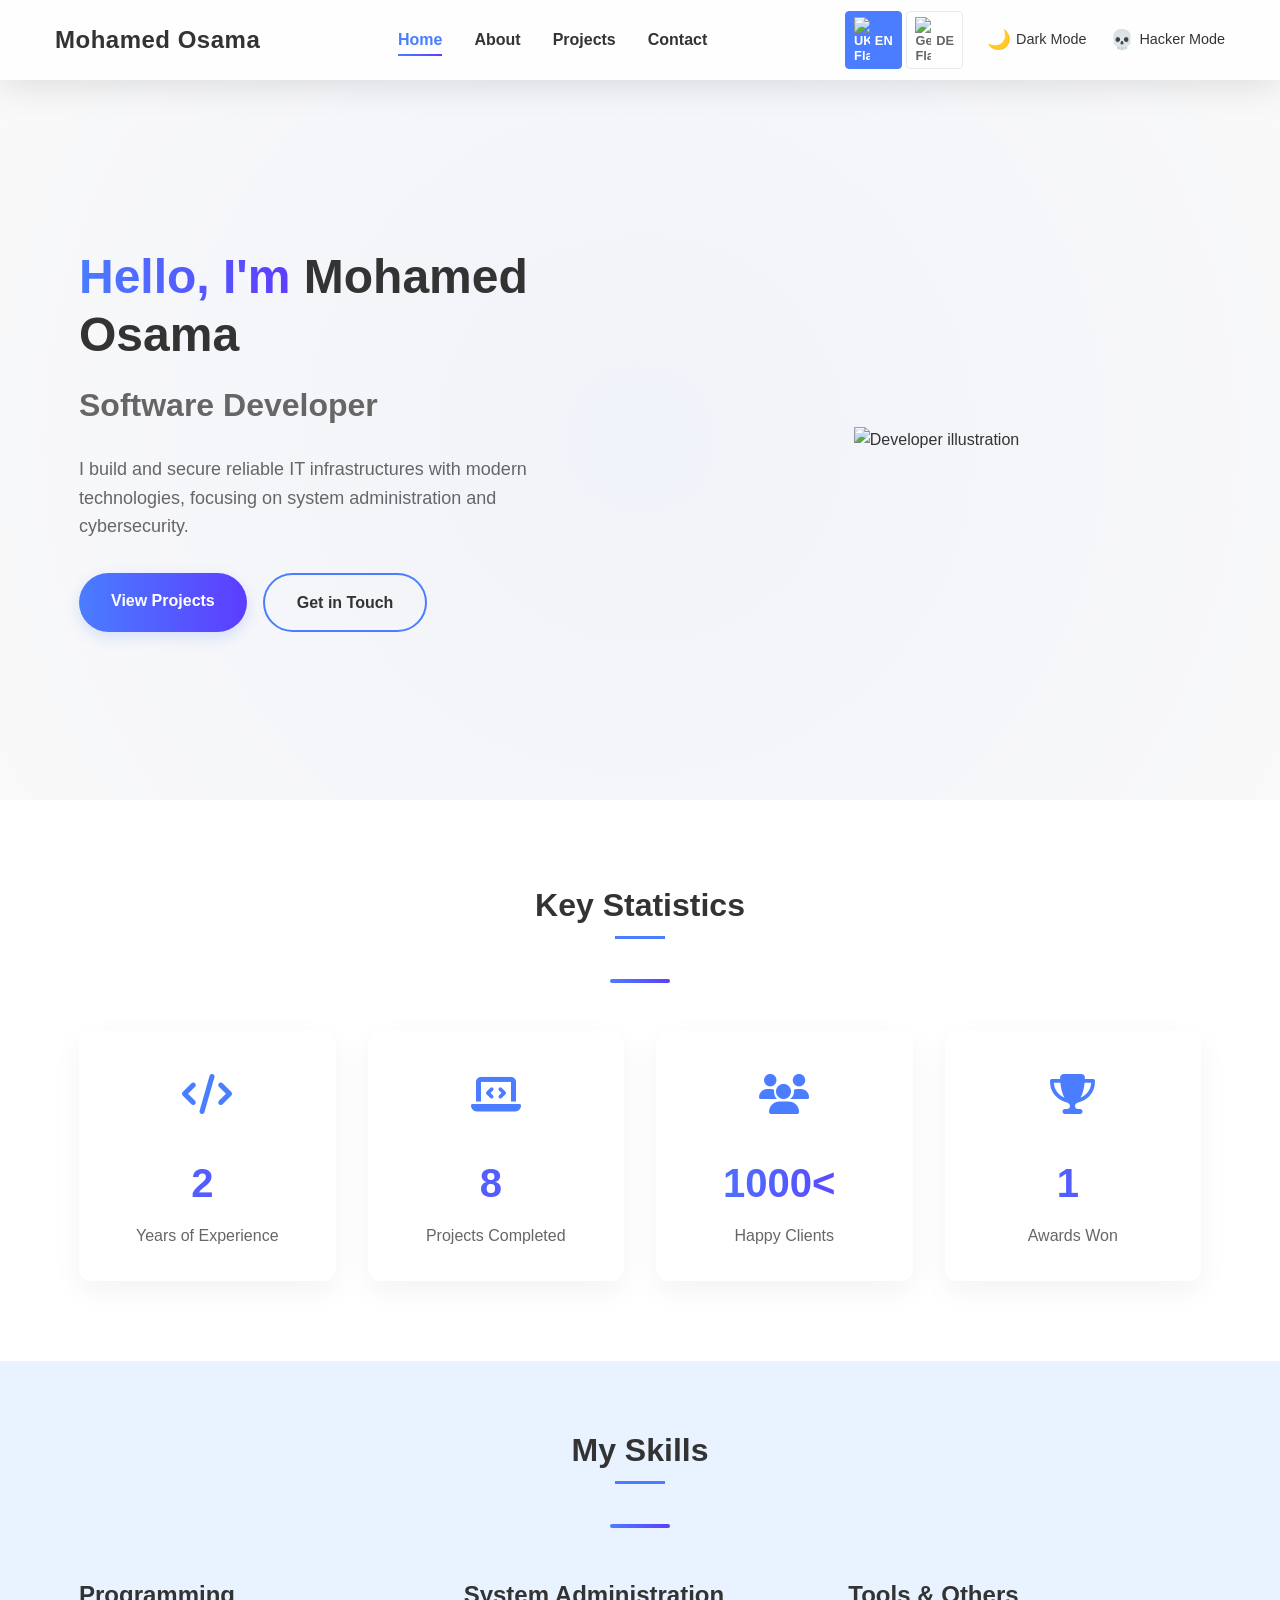
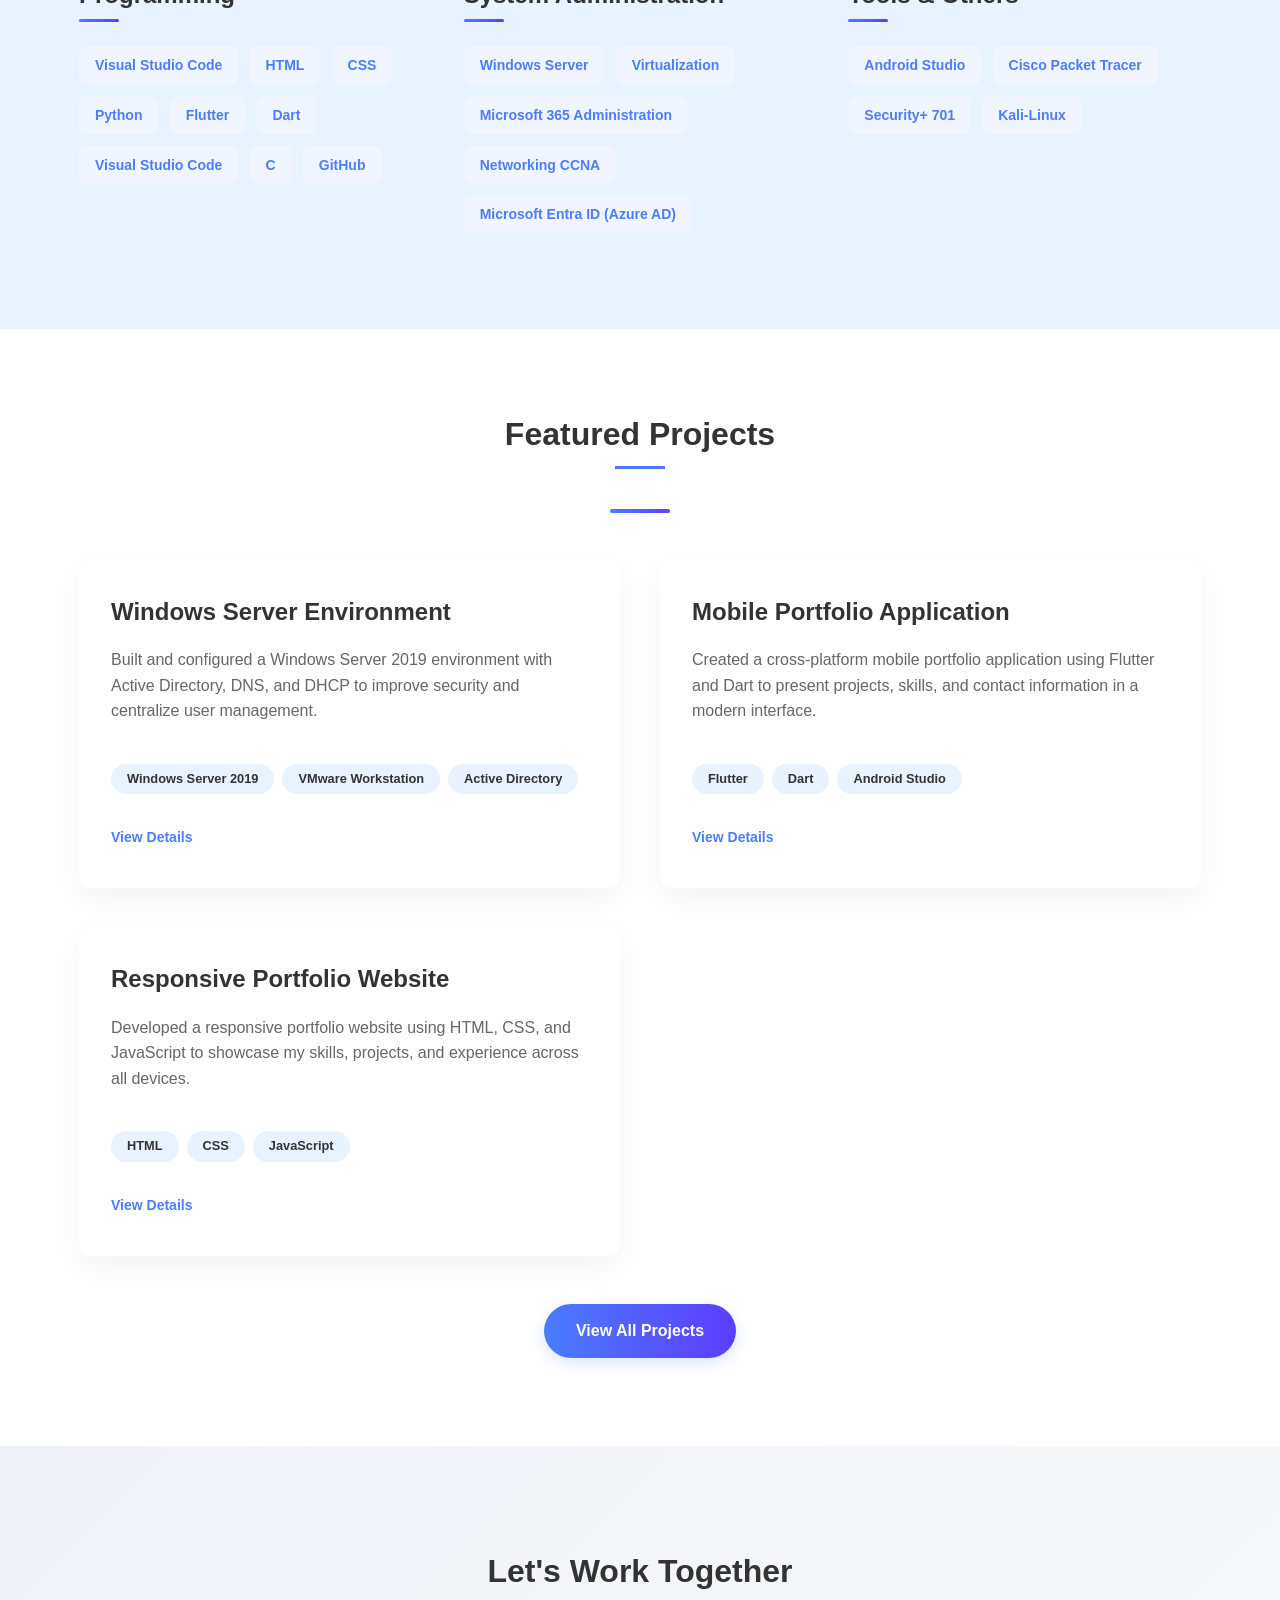
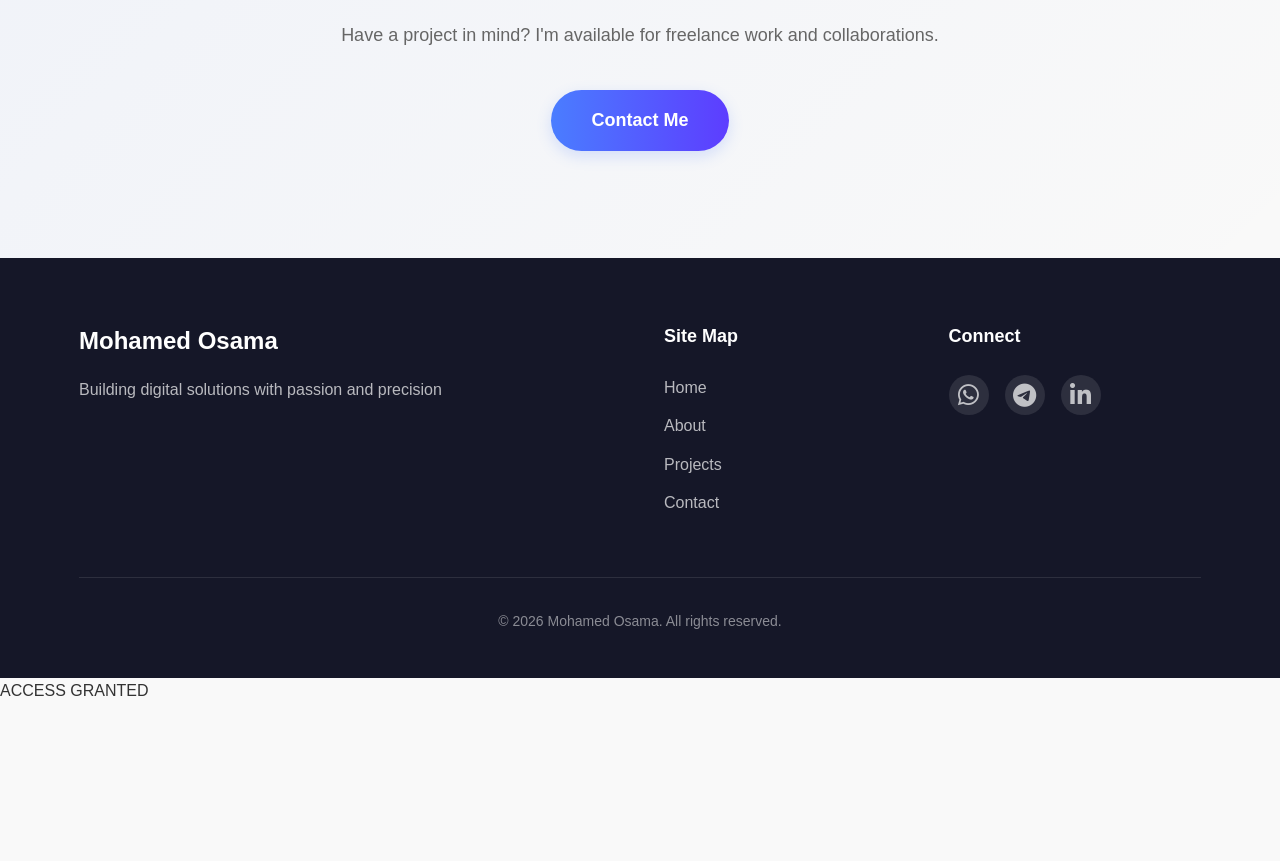
==== commit 631f70bf: "Add files via upload" ====
--- a/index.html
+++ b/index.html
@@ -22,13 +22,19 @@
             </nav>
             <div class="header-controls">
                 <div id="lang-selector" class="lang-selector">
-                    <button class="lang-btn" data-lang="en"><img src="https://flagcdn.com/w20/gb.png" alt="UK Flag" width="16"> EN</button>
-                    <button class="lang-btn" data-lang="de"><img src="https://flagcdn.com/w20/de.png" alt="German Flag" width="16"> DE</button>
-                    <button class="lang-btn" data-lang="ar"><img src="https://flagcdn.com/w20/eg.png" alt="Egyptian Flag" width="16"> AR</button>
+                    <!-- <button class="lang-btn" data-lang="en"><img src="https://flagcdn.com/w20/gb.png" alt="UK Flag" width="16"> EN</button>
+                    <button class="lang-btn" data-lang="de"><img src="https://flagcdn.com/w20/de.png" alt="German Flag" width="16"> DE</button> -->
+                    <button class="lang-btn" data-lang="en"><img src="images/assets/en.png" alt="UK Flag" width="16"> EN</button>
+                    <button class="lang-btn" data-lang="de"><img src="images/assets/de.png" alt="German Flag" width="16"> DE</button>
+                    <!-- <button class="lang-btn" data-lang="ar"><img src="https://flagcdn.com/w20/eg.png" alt="Egyptian Flag" width="16"> AR</button> -->
                 </div>
                 <div id="theme-toggle" class="theme-toggle">
                     <span id="theme-icon" class="theme-toggle-icon">🌙</span>
                     <span id="theme-text" class="theme-toggle-text" data-i18n="dark_mode">Dark Mode</span>
+                </div>
+                <div id="hacker-toggle" class="theme-toggle hacker-toggle">
+                    <span class="theme-toggle-icon">💀</span>
+                    <span class="theme-toggle-text">Hacker Mode</span>
                 </div>
             </div>
         </div>
@@ -43,15 +49,16 @@
             <div class="container split-content">
                 <div class="hero-text">
                     <h1 class="hero-title"><span class="text-gradient" data-i18n="hero_greeting">Hello, I'm</span> Mohamed Osama</h1>
-                    <h2 class="hero-subtitle" data-i18n="hero_role">Software Developer</h2>
-                    <p class="hero-description" data-i18n="hero_description">I build exceptional digital experiences with innovative solutions and clean code.</p>
+                    <h2 class="hero-subtitle" id="hero-role">Software Developer</h2>
+                    <p class="hero-description" data-i18n="hero_description">I build and secure reliable IT infrastructures with modern technologies, focusing on system administration and cybersecurity.</p>
                     <div class="hero-cta">
                         <a href="projects.html" class="btn btn-primary" data-i18n="view_projects">View Projects</a>
                         <a href="contact.html" class="btn btn-secondary" data-i18n="get_in_touch">Get in Touch</a>
+                        <br><br>
                     </div>
                 </div>
                 <div class="hero-image">
-                    <img src="images/backgrounds/mano.jpg" alt="Developer illustration" class="floating-animation">
+                    <img src="images/backgrounds/Mano-Main2.png" alt="Developer illustration" class="floating-animation">
                 </div>
             </div>
         </section>
@@ -66,22 +73,22 @@
                 <div class="stats-grid">
                     <div class="stat-card">
                         <div class="stat-icon"><i class="fas fa-code"></i></div>
-                        <div class="stat-value" id="experience-count">0</div>
+                        <div class="stat-value" id="experience-count">2</div>
                         <div class="stat-label" data-i18n="years_experience">Years of Experience</div>
                     </div>
                     <div class="stat-card">
                         <div class="stat-icon"><i class="fas fa-laptop-code"></i></div>
-                        <div class="stat-value" id="project-count">0</div>
+                        <div class="stat-value" id="project-count">8</div>
                         <div class="stat-label" data-i18n="projects_completed">Projects Completed</div>
                     </div>
                     <div class="stat-card">
                         <div class="stat-icon"><i class="fas fa-users"></i></div>
-                        <div class="stat-value" id="client-count">0</div>
+                        <div class="stat-value" id="client-count">1000<</div>
                         <div class="stat-label" data-i18n="happy_clients">Happy Clients</div>
                     </div>
                     <div class="stat-card">
                         <div class="stat-icon"><i class="fas fa-trophy"></i></div>
-                        <div class="stat-value" id="award-count">0</div>
+                        <div class="stat-value" id="award-count">1</div>
                         <div class="stat-label" data-i18n="awards_won">Awards Won</div>
                     </div>
                 </div>
@@ -97,33 +104,37 @@
                 </div>
                 <div class="skills-container">
                     <div class="skill-group">
-                        <h3 data-i18n="frontend">Frontend</h3>
+                        <h3 data-i18n="Programming">Programming</h3>
                         <div class="skill-tags">
-                            <span class="skill-tag">HTML5</span>
-                            <span class="skill-tag">CSS3</span>
-                            <span class="skill-tag">JavaScript</span>
-                            <span class="skill-tag">React</span>
-                            <span class="skill-tag">Vue.js</span>
+                            <span class="skill-tag">Visual Studio Code</span>
+                            <span class="skill-tag">HTML</span>
+                            <span class="skill-tag">CSS</span>
+                            <span class="skill-tag">Python</span>
+                            <span class="skill-tag">Flutter</span>
+                            <span class="skill-tag">Dart</span>
+                            <span class="skill-tag">Visual Studio Code</span>
+                            <span class="skill-tag">C</span>
+                            <span class="skill-tag">GitHub</span>
+                            
                         </div>
                     </div>
                     <div class="skill-group">
-                        <h3 data-i18n="backend">Backend</h3>
+                        <h3 data-i18n="System_administration">System Administration</h3>
                         <div class="skill-tags">
-                            <span class="skill-tag">Node.js</span>
-                            <span class="skill-tag">Python</span>
-                            <span class="skill-tag">Java</span>
-                            <span class="skill-tag">SQL</span>
-                            <span class="skill-tag">MongoDB</span>
+                            <span class="skill-tag">Windows Server</span>
+                            <span class="skill-tag">Virtualization</span>
+                            <span class="skill-tag">Microsoft 365 Administration</span>
+                            <span class="skill-tag">Networking CCNA</span>
+                            <span class="skill-tag">Microsoft Entra ID (Azure AD)</span>
                         </div>
                     </div>
                     <div class="skill-group">
                         <h3 data-i18n="tools">Tools & Others</h3>
                         <div class="skill-tags">
-                            <span class="skill-tag">Git</span>
-                            <span class="skill-tag">Docker</span>
-                            <span class="skill-tag">AWS</span>
-                            <span class="skill-tag">UI/UX</span>
-                            <span class="skill-tag">Agile</span>
+                            <span class="skill-tag">Android Studio</span>
+                            <span class="skill-tag">Cisco Packet Tracer</span>
+                            <span class="skill-tag">Security+ 701</span>
+                            <span class="skill-tag">Kali-Linux</span>
                         </div>
                     </div>
                 </div>
@@ -141,12 +152,12 @@
                     <div class="project-card">
                         <div class="project-image" style="background-image: url('images/project1.jpg')"></div>
                         <div class="project-content">
-                            <h3 class="project-title">E-Commerce Platform</h3>
-                            <p class="project-description">A full-stack e-commerce solution with secure payment processing and inventory management.</p>
+                            <h3 class="project-title" data-i18n="project1_index">Windows Server Environment</h3>
+                            <p class="project-description" data-i18n="project1_description">Built and configured a Windows Server 2019 environment with Active Directory, DNS, and DHCP to improve security and centralize user management.</p>
                             <div class="project-tech">
-                                <span class="tech-tag">React</span>
-                                <span class="tech-tag">Node.js</span>
-                                <span class="tech-tag">MongoDB</span>
+                                <span class="tech-tag">Windows Server 2019</span>
+                                <span class="tech-tag">VMware Workstation</span>
+                                <span class="tech-tag">Active Directory</span>
                             </div>
                             <a href="projects.html" class="btn-project" data-i18n="view_details">View Details</a>
                         </div>
@@ -154,12 +165,12 @@
                     <div class="project-card">
                         <div class="project-image" style="background-image: url('images/project2.jpg')"></div>
                         <div class="project-content">
-                            <h3 class="project-title">AI Task Manager</h3>
-                            <p class="project-description">Smart task management application with AI-powered prioritization and scheduling features.</p>
+                            <h3 class="project-title" data-i18n="project2_index">Mobile Portfolio Application</h3>
+                            <p class="project-description" data-i18n="project2_description" >Created a cross-platform mobile portfolio application using Flutter and Dart to present projects, skills, and contact information in a modern interface.</p>
                             <div class="project-tech">
-                                <span class="tech-tag">Python</span>
-                                <span class="tech-tag">TensorFlow</span>
-                                <span class="tech-tag">Vue.js</span>
+                                <span class="tech-tag">Flutter</span>
+                                <span class="tech-tag">Dart</span>
+                                <span class="tech-tag">Android Studio</span>
                             </div>
                             <a href="projects.html" class="btn-project" data-i18n="view_details">View Details</a>
                         </div>
@@ -167,12 +178,12 @@
                     <div class="project-card">
                         <div class="project-image" style="background-image: url('images/project3.jpg')"></div>
                         <div class="project-content">
-                            <h3 class="project-title">Health Monitoring System</h3>
-                            <p class="project-description">IoT-based health monitoring system with real-time analytics and emergency alerts.</p>
+                            <h3 class="project-title" data-i18n="project3_index" >Responsive Portfolio Website</h3>
+                            <p class="project-description" data-i18n="project3_description" >Developed a responsive portfolio website using HTML, CSS, and JavaScript to showcase my skills, projects, and experience across all devices.</p>
                             <div class="project-tech">
-                                <span class="tech-tag">Java</span>
-                                <span class="tech-tag">AWS</span>
-                                <span class="tech-tag">React Native</span>
+                                <span class="tech-tag">HTML</span>
+                                <span class="tech-tag">CSS</span>
+                                <span class="tech-tag">JavaScript</span>
                             </div>
                             <a href="projects.html" class="btn-project" data-i18n="view_details">View Details</a>
                         </div>
@@ -217,16 +228,24 @@
                         <h4 data-i18n="connect">Connect</h4>
                         <div class="social-icons">
                             <a href="https://wa.me/201228690380" aria-label="WhatsApp"><i class="fab fa-whatsapp"></i></a>
-                            <a href="http://t.me/mano2224" aria-label="Telegram"><i class="fab fa-telegram-plane"></i></a>
-                            <a href="https://www.linkedin.com/public-profile/settings?trk=d_flagship3_profile_self_view_public_profile" aria-label="LinkedIn"><i class="fab fa-linkedin-in"></i></a>
+                            <a href="http://t.me/ManoMG" aria-label="Telegram"><i class="fab fa-telegram-plane"></i></a>
+                            <a href="https://www.linkedin.com/in/mg101" aria-label="LinkedIn"><i class="fab fa-linkedin-in"></i></a>
                         </div>
                     </div>
                 </div>
             </div>
             <div class="footer-bottom">
-                <p class="copyright">&copy; 2025 Mohamed Osama. All rights reserved.</p>
+                <p class="copyright">&copy; 2026 Mohamed Osama. All rights reserved.</p>
             </div>
         </div>
     </footer>
+<div id="boot-screen">
+    <pre id="boot-text"></pre>
+
+    <div id="access-granted">
+        ACCESS GRANTED
+    </div>
+</div>
+    <canvas id="matrix"></canvas>
 </body>
 </html>
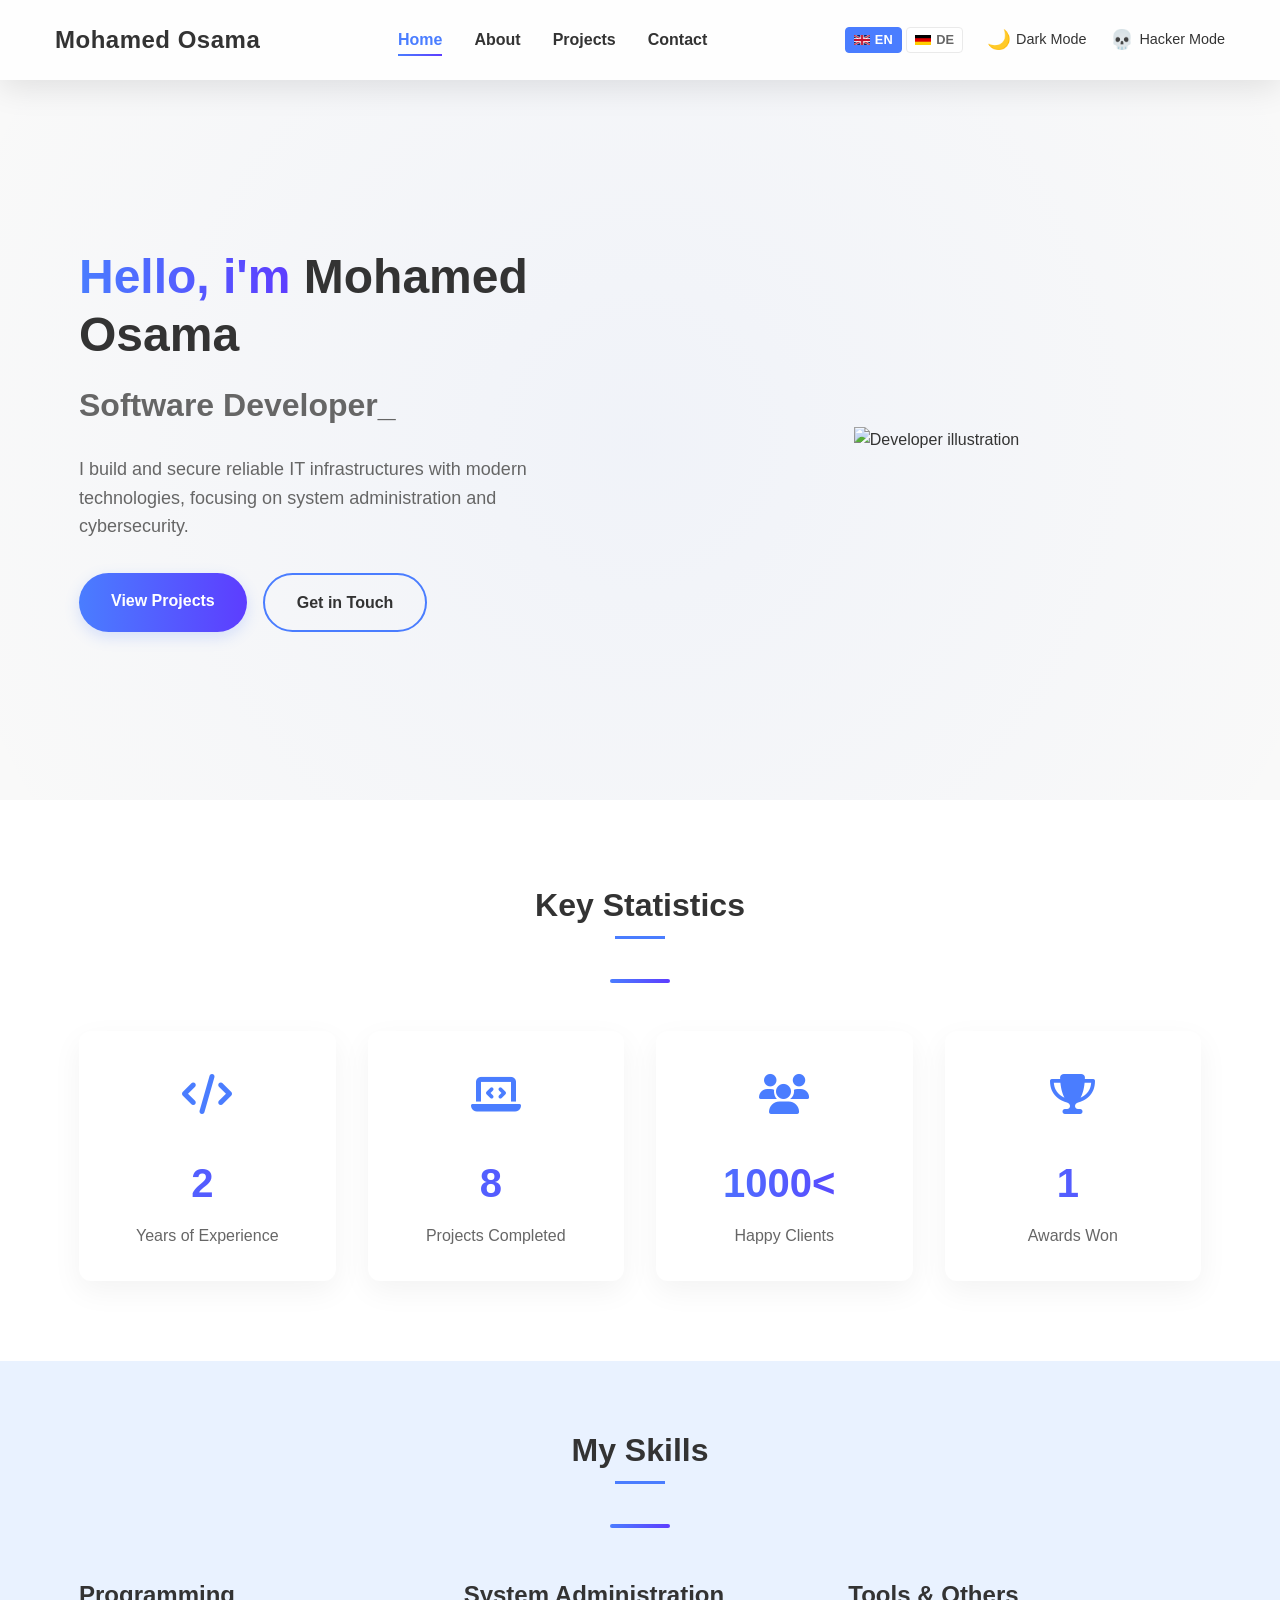
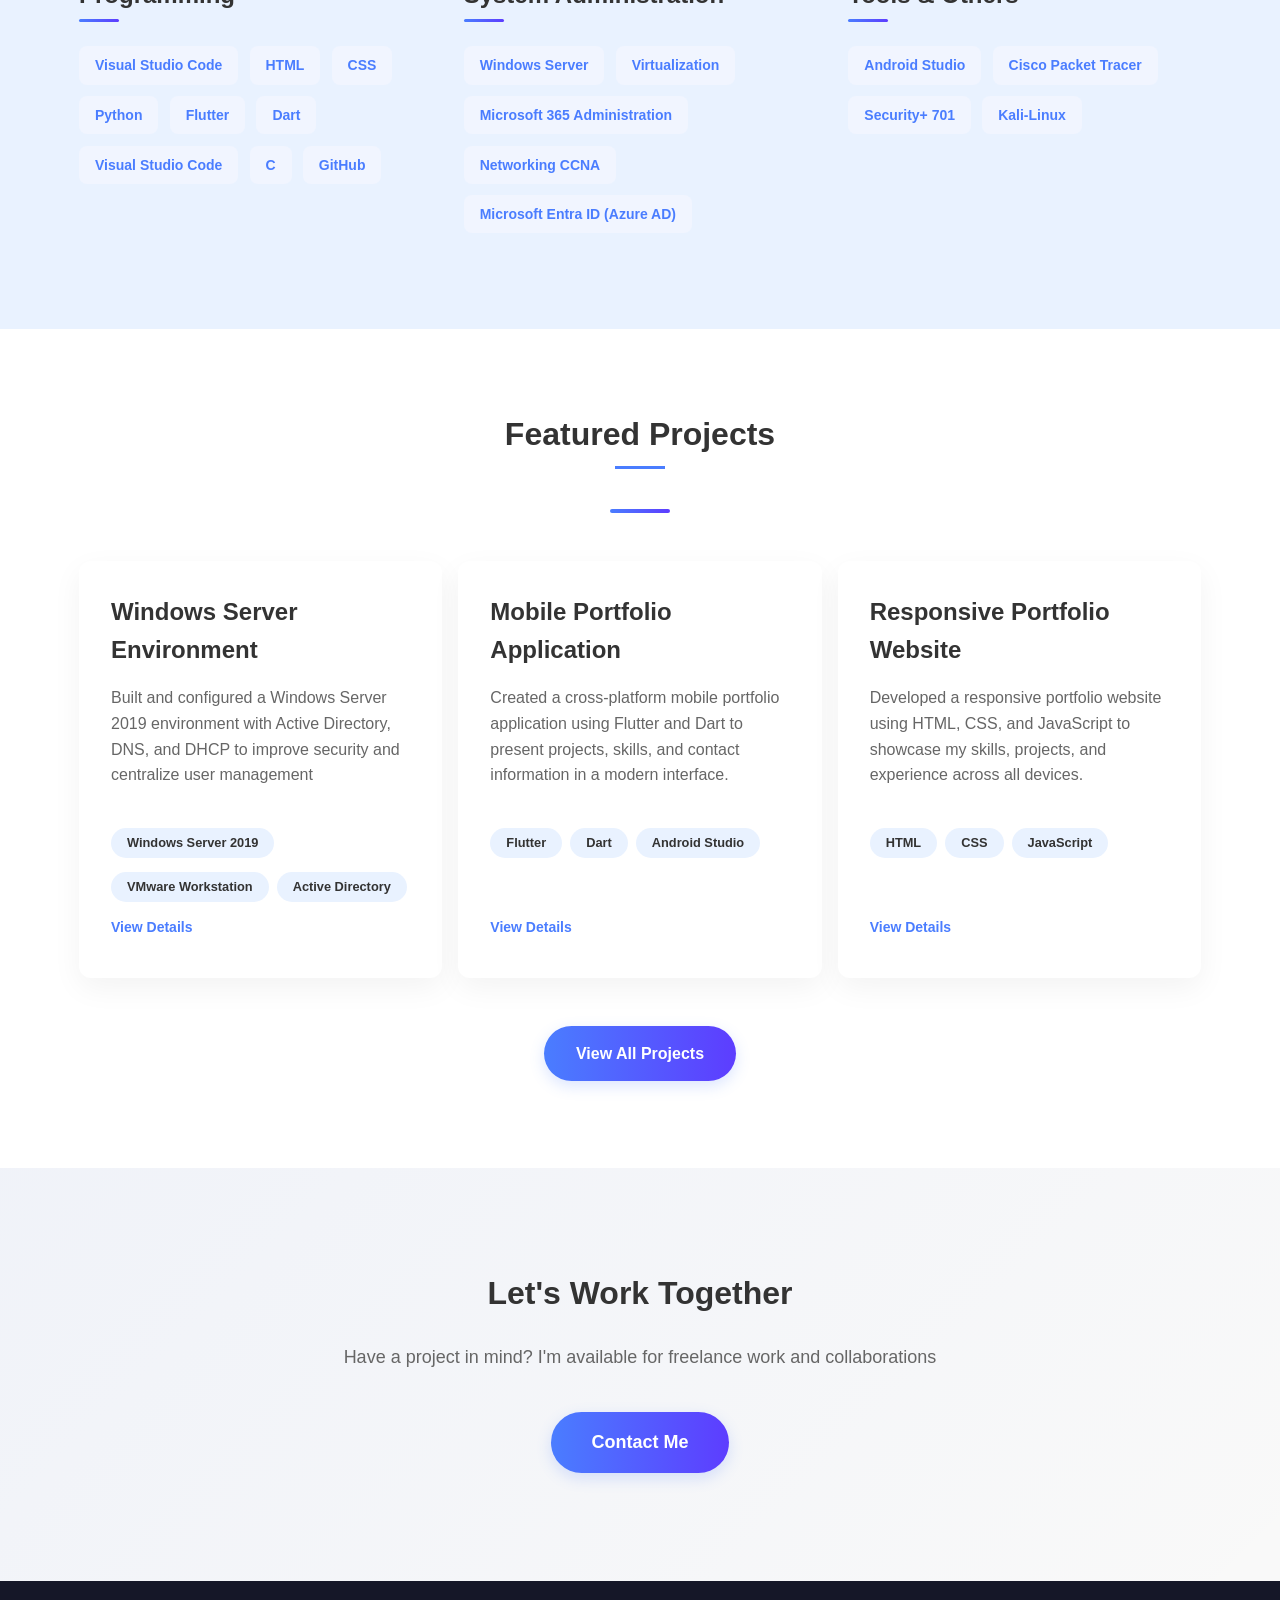
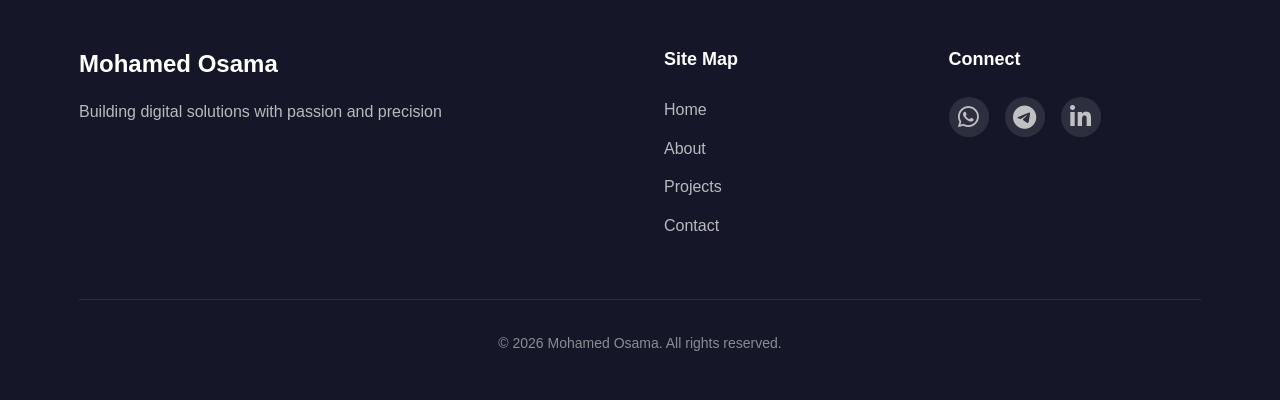
==== commit 935a4fb9: "Add files via upload adding Mobile View" ====
--- a/index.html
+++ b/index.html
@@ -5,40 +5,102 @@
     <meta name="viewport" content="width=device-width, initial-scale=1.0">
     <title>Mohamed Osama | Developer Portfolio</title>
     <link rel="stylesheet" href="css/style.css">
+    <link rel="stylesheet" href="css/mobile.css">
     <link rel="stylesheet" href="https://cdnjs.cloudflare.com/ajax/libs/font-awesome/6.4.0/css/all.min.css">
     <script src="js/script.js" defer></script>
 </head>
 <body>
-    <header class="glass-header">
-        <div class="container">
-            <a href="index.html" class="logo">Mohamed Osama</a>
-            <nav>
-                <ul>
-                    <li><a href="index.html" class="active" data-i18n="nav_home">Home</a></li>
-                    <li><a href="about.html" data-i18n="nav_about">About</a></li>
-                    <li><a href="projects.html" data-i18n="nav_projects">Projects</a></li>
-                    <li><a href="contact.html" data-i18n="nav_contact">Contact</a></li>
-                </ul>
-            </nav>
-            <div class="header-controls">
-                <div id="lang-selector" class="lang-selector">
-                    <!-- <button class="lang-btn" data-lang="en"><img src="https://flagcdn.com/w20/gb.png" alt="UK Flag" width="16"> EN</button>
-                    <button class="lang-btn" data-lang="de"><img src="https://flagcdn.com/w20/de.png" alt="German Flag" width="16"> DE</button> -->
-                    <button class="lang-btn" data-lang="en"><img src="images/assets/en.png" alt="UK Flag" width="16"> EN</button>
-                    <button class="lang-btn" data-lang="de"><img src="images/assets/de.png" alt="German Flag" width="16"> DE</button>
-                    <!-- <button class="lang-btn" data-lang="ar"><img src="https://flagcdn.com/w20/eg.png" alt="Egyptian Flag" width="16"> AR</button> -->
-                </div>
-                <div id="theme-toggle" class="theme-toggle">
-                    <span id="theme-icon" class="theme-toggle-icon">🌙</span>
-                    <span id="theme-text" class="theme-toggle-text" data-i18n="dark_mode">Dark Mode</span>
-                </div>
-                <div id="hacker-toggle" class="theme-toggle hacker-toggle">
-                    <span class="theme-toggle-icon">💀</span>
-                    <span class="theme-toggle-text">Hacker Mode</span>
-                </div>
-            </div>
+<header class="glass-header">
+    <div class="container">
+
+        <a href="index.html" class="logo">Mohamed Osama</a>
+
+
+<nav id="mobile-nav">
+    <div class="mobile-profile">
+
+    <img
+        src="images/backgrounds/mano2.jpg"
+        alt="Mohamed Osama"
+        class="mobile-profile-image">
+
+    <div class="mobile-profile-info">
+        <h3>Mohamed Osama</h3>
+        <p>IT Support Specialist</p>
+    </div>
+
+</div>
+    <ul>
+        <li>
+            <a href="index.html" class="active" data-i18n="nav_home">
+                <i class="fas fa-house"></i>
+                <span>Home</span>
+            </a>
+        </li>
+
+        <li>
+            <a href="about.html" data-i18n="nav_about">
+                <i class="fas fa-user"></i>
+                <span>About</span>
+            </a>
+        </li>
+
+        <li>
+            <a href="projects.html" data-i18n="nav_projects">
+                <i class="fas fa-code"></i>
+                <span>Projects</span>
+            </a>
+        </li>
+
+        <li>
+            <a href="contact.html" data-i18n="nav_contact">
+                <i class="fas fa-envelope"></i>
+                <span>Contact</span>
+            </a>
+        </li>
+    </ul>
+</nav>
+
+        <div class="header-controls">
+
+            <div id="lang-selector" class="lang-selector">
+                <button class="lang-btn" data-lang="en">
+                    <img src="images/assets/en.png" alt="UK Flag" width="16"> EN
+                </button>
+
+                <button class="lang-btn" data-lang="de">
+                    <img src="images/assets/de.png" alt="German Flag" width="16"> DE
+                </button>
+            </div>
+
+            <div id="theme-toggle" class="theme-toggle">
+                <span id="theme-icon" class="theme-toggle-icon">🌙</span>
+                <span id="theme-text" class="theme-toggle-text" data-i18n="dark_mode">
+                    Dark Mode
+                </span>
+            </div>
+
+            <div id="hacker-toggle" class="theme-toggle hacker-toggle">
+                <span class="theme-toggle-icon">💀</span>
+                <span class="theme-toggle-text">
+                    Hacker Mode
+                </span>
+            </div>
+
         </div>
-    </header>
+
+        <!-- Mobile only -->
+        <button
+            class="mobile-menu-toggle"
+            id="mobile-menu-toggle"
+            aria-label="Open menu"
+            aria-expanded="false"
+            type="button">
+            <i class="fas fa-bars"></i>
+        </button>
+
+    </div>
+</header>
 
     <main>
         <!-- Hero Section with Animated Background -->
--- a/css/style.css
+++ b/css/style.css
@@ -90,6 +90,63 @@
     --hover-overlay: rgba(255, 255, 255, 0.05);
 }
 
+body.hacker-mode {
+    --bg-primary: #030303;
+    --bg-secondary: #0a0a0a;
+    --bg-accent: #0f0f0f;
+
+    --text-primary: #00ff41;
+    --text-secondary: #00cc33;
+
+    --accent-color: #00ff41;
+    --accent-color-rgb: 0, 255, 65;
+    --accent-hover: #39ff14;
+
+    --accent-gradient-start: #00ff41;
+    --accent-gradient-end: #00cc33;
+
+    --card-bg: #080808;
+    --card-shadow: 0 0 15px rgba(0, 255, 65, 0.15);
+    --card-hover-shadow: 0 0 25px rgba(0, 255, 65, 0.3);
+
+    --button-shadow: 0 0 15px rgba(0, 255, 65, 0.3);
+
+    --glass-bg: rgba(0, 0, 0, 0.9);
+    --glass-shadow: 0 0 10px rgba(0, 255, 65, 0.2);
+
+    --footer-bg: #000000;
+    --footer-text: #00ff41;
+
+    --border-color: #00ff41;
+
+    --tag-bg: #001500;
+    --tag-text: #00ff41;
+
+    --divider-color: #003300;
+
+    --hover-overlay: rgba(0, 255, 65, 0.05);
+}
+
+body.hacker-mode {
+    font-family: 'JetBrains Mono', monospace;
+}
+
+body.hacker-mode h1,
+body.hacker-mode h2,
+body.hacker-mode h3 {
+    text-shadow: 0 0 10px #00ff41;
+}
+
+body.hacker-mode .card,
+body.hacker-mode .project-card,
+body.hacker-mode .skill-card {
+    border: 1px solid #00ff41;
+}
+
+body.hacker-mode a:hover {
+    text-shadow: 0 0 8px #00ff41;
+}
+
 body {
     font-family: 'Arial', sans-serif;
     line-height: 1.6;
@@ -181,6 +238,8 @@
     color: var(--text-primary);
 }
 
+
+
 /* Typography */
 h1, h2, h3, h4, h5, h6 {
     margin-bottom: 0.8em;
@@ -204,8 +263,8 @@
 /* Modern Header with glass effect */
 .glass-header {
     background-color: var(--glass-bg);
-    backdrop-filter: blur(10px);
-    -webkit-backdrop-filter: blur(10px);
+    backdrop-filter: blur(5px);
+    -webkit-backdrop-filter: blur(5px);
     box-shadow: var(--glass-shadow);
     padding: 1rem 0;
     position: sticky;
@@ -582,6 +641,26 @@
 }
 
 /* Skills Section */
+
+.skill-name{
+    display: flex;
+    align-items: center;
+    gap: 8px;
+}
+
+.skill-icon{
+    width:20px;
+    height:20px;
+    object-fit:contain;
+    
+}
+.python-icon{
+    width:31px;
+    height:31px;
+    object-fit: contain;
+    transform: translateX(-4px);
+    margin-right: -8px;
+}
 .skills-section {
     padding: 80px 0;
     background-color: var(--bg-primary);
@@ -649,7 +728,7 @@
 .projects-grid {
     display: grid;
     grid-template-columns: repeat(auto-fit, minmax(350px, 1fr));
-    gap: 2.5rem;
+    gap: 1rem;
     margin-top: 3rem;
     margin-bottom: 3rem;
 }
@@ -671,10 +750,11 @@
 }
 
 .project-image {
-    height: 200px;
+    height: -10px;
+    min-height: -10px;
+    max-height: -10px;
     background-size: cover;
     background-position: center;
-    transition: transform var(--transition-speed) ease;
 }
 
 .project-card:hover .project-image {
@@ -690,8 +770,10 @@
 
 .project-title {
     font-size: var(--font-size-large);
+    margin-top: 50;
     margin-bottom: 1rem;
     font-weight: 700;
+    
 }
 
 .project-description {
@@ -702,10 +784,11 @@
 }
 
 .project-tech {
+    min-height: 80px;
     display: flex;
     flex-wrap: wrap;
-    gap: 0.5rem;
-    margin-bottom: 1.5rem;
+    align-items: flex-start;
+    gap: 10px;
 }
 
 .tech-tag {
@@ -1683,3 +1766,285 @@
         grid-template-columns: 1fr;
     }
 }
+
+
+.microsoft-logo {
+    width: 42px;
+    height: 42px;
+    object-fit: contain;
+}
+
+.Egypt-logo {
+    width: 80px;
+    height: 80px;
+    object-fit: contain;
+    margin-left: -20px;
+    margin-bottom: -20px;
+}
+
+.zagazig-university-logo {
+    width: 36px;
+    height: 36px;
+    object-fit: contain;
+}
+
+#matrix {
+    display: block ;
+    position: fixed;
+    inset: 0;
+    z-index: 9999;
+    pointer-events: none;
+    opacity: 0.35;
+
+}
+
+body.hacker-mode #matrix {
+    display: block;
+}
+
+header,
+main,
+footer {
+    position: relative;
+    z-index: 2;
+}
+
+#boot-screen {
+    position: fixed;
+    inset: 0;
+    background: #000;
+    color: #00ff41;
+    font-family: Consolas, monospace;
+    font-size: 16px;
+    padding: 40px;
+
+    display: none;
+    justify-content: flex-start;
+    align-items: flex-start;
+
+    z-index: 999999;
+
+    opacity: 1;
+    visibility: visible;
+} 
+
+#boot-screen.hide {
+    opacity: 0;
+    transition: opacity .8s;
+}
+
+#boot-text{
+    white-space: pre-wrap;
+}
+#boot-text div::after {
+    content: "_";
+    animation: cursor 0.8s infinite;
+}
+
+@keyframes cursor {
+    50% {
+        opacity: 0;
+    }
+}
+.success {
+    color: #00ff41;
+}
+
+#boot-text {
+    line-height: 1.7;
+}
+#boot-screen::after {
+    content: "";
+    position: absolute;
+    inset: 0;
+
+    background:
+    repeating-linear-gradient(
+        to bottom,
+        transparent 0px,
+        transparent 2px,
+        rgba(0,255,65,0.30) 3px
+    );
+
+    pointer-events: none;
+
+    animation: scanMove 8s linear infinite;
+}
+
+
+@keyframes scanMove {
+
+    from {
+        background-position: 0 0;
+    }
+
+    to {
+        background-position: 0 100px;
+    }
+
+}
+.glitch {
+    animation: glitch 0.4s infinite;
+}
+
+
+@keyframes glitch {
+
+    0% {
+        transform: translate(0);
+        text-shadow:
+        2px 0 #ff0000,
+        -2px 0 #00ffff;
+    }
+
+    20% {
+        transform: translate(-3px, 2px);
+    }
+
+    40% {
+        transform: translate(3px, -2px);
+        text-shadow:
+        -3px 0 #ff0000,
+        3px 0 #00ffff;
+    }
+
+    60% {
+        transform: translate(2px, 1px);
+    }
+
+    80% {
+        transform: translate(-2px, -1px);
+    }
+
+    100% {
+        transform: translate(0);
+        text-shadow:
+        2px 0 #ff0000,
+        -2px 0 #00ffff;
+    }
+}
+
+.boot-glitch {
+    animation: bootGlitch 0.5s ease;
+}
+
+.boot-flash {
+    animation: bootFlash 0.25s ease;
+}
+
+
+@keyframes bootGlitch {
+
+    0% {
+        transform: translate(0);
+        filter: none;
+    }
+
+    20% {
+        transform: translate(-8px, 3px);
+        filter: hue-rotate(90deg);
+    }
+
+    40% {
+        transform: translate(8px, -3px);
+        filter: contrast(2);
+    }
+
+    60% {
+        transform: translate(-4px, 2px);
+        filter: hue-rotate(180deg);
+    }
+
+    100% {
+        transform: translate(0);
+        filter: none;
+    }
+}
+
+
+@keyframes bootFlash {
+
+    0% {
+        background: #00ff41;
+    }
+
+    100% {
+        background: #050505;
+    }
+
+    
+}
+
+
+.hacker-glitch {
+    animation: hackerGlitch 0.5s ease;
+}
+
+
+@keyframes hackerGlitch {
+
+    0% {
+        transform: translate(0);
+        filter: none;
+    }
+
+    15% {
+        transform: translate(-8px, 3px);
+        filter: hue-rotate(90deg) contrast(1.5);
+    }
+
+    30% {
+        transform: translate(8px, -3px);
+        filter: hue-rotate(180deg);
+    }
+
+    45% {
+        transform: translate(-5px, 2px);
+        filter: contrast(2);
+    }
+
+    70% {
+        transform: translate(3px, -1px);
+        filter: hue-rotate(270deg);
+    }
+
+    100% {
+        transform: translate(0);
+        filter: none;
+    }
+}
+#access-granted {
+    opacity: 0;
+
+    position: absolute;
+    top: 50%;
+    left: 50%;
+    transform: translate(-50%, -50%);
+
+    font-family: Consolas, monospace;
+    color: #00ff41;
+    font-size: 8rem;
+    font-weight: bold;
+    letter-spacing: 10px;
+
+    text-shadow:
+    0 0 10px #00ff41,
+    0 0 20px #00ff41,
+    0 0 40px #00ff41;
+    transition: all 0.5s ease;
+}
+
+.hero-subtitle {
+    transition: opacity 0.5s ease;
+}
+
+#hero-role::after {
+    content: "_";
+    animation: cursor 0.8s infinite;
+}
+
+@keyframes cursor {
+    50% {
+        opacity: 0;
+    }
+}
--- a/css/mobile.css
+++ b/css/mobile.css
@@ -0,0 +1,1033 @@
+
+/* =========================================
+   TABLET
+   ========================================= */
+
+@media (min-width: 769px) and (max-width: 1024px) {
+
+}
+
+
+
+@media (max-width: 768px) {
+
+    /* -----------------------------------------------------
+       GLOBAL
+       ----------------------------------------------------- */
+
+    html,
+    body {
+        width: 100%;
+        max-width: 100%;
+        overflow-x: hidden;
+    }
+
+    .container {
+        width: 100%;
+        max-width: 100%;
+        padding-left: 20px;
+        padding-right: 20px;
+        box-sizing: border-box;
+    }
+
+
+/* =========================================================
+   MOBILE HEADER
+   ========================================================= */
+
+@media (max-width: 768px) {
+
+    .glass-header {
+        position: relative !important;
+        width: 100% !important;
+        height: auto !important;
+        min-height: 0 !important;
+        overflow: visible !important;
+    }
+
+    .glass-header > .container {
+        position: relative !important;
+
+        width: 100% !important;
+
+        padding: 12px 16px !important;
+
+        box-sizing: border-box !important;
+
+        display: flex !important;
+        flex-direction: row !important;
+        align-items: center !important;
+        justify-content: space-between !important;
+
+        gap: 8px !important;
+    }
+
+
+    /* =====================================================
+       LOGO
+       ===================================================== */
+
+    .glass-header .logo {
+        position: static !important;
+
+        display: block !important;
+
+        margin: 0 !important;
+        padding: 0 !important;
+
+        font-size: 1.1rem !important;
+        line-height: 1.2 !important;
+
+        white-space: nowrap !important;
+
+        flex: 0 0 auto !important;
+    }
+
+
+  /* =====================================================
+   MOBILE SIDE MENU
+   ===================================================== */
+
+.glass-header nav {
+    display: block !important;
+
+    position: fixed !important;
+
+    top: 0 !important;
+    right: 0 !important;
+
+    width: 78% !important;
+    max-width: 360px !important;
+    height: 100vh !important;
+
+    padding: 100px 25px 30px !important;
+
+    box-sizing: border-box !important;
+
+    z-index: 9999 !important;
+
+    background: rgba(20, 20, 25, 0.96) !important;
+
+    border-left: 1px solid rgba(255, 255, 255, 0.12) !important;
+
+    box-shadow: -15px 0 40px rgba(0, 0, 0, 0.35) !important;
+
+    transform: translateX(100%) !important;
+
+    visibility: hidden !important;
+
+    transition:
+        transform 0.35s cubic-bezier(0.4, 0, 0.2, 1),
+        visibility 0.35s ease !important;
+}
+
+/* =====================================================
+   MOBILE PROFILE
+   ===================================================== */
+@media (max-width: 768px) {
+.mobile-profile {
+    display: flex;
+
+    flex-direction: column;
+
+    align-items: center;
+
+    text-align: center;
+
+    margin-bottom: 28px;
+
+    padding-bottom: 22px;
+
+    border-bottom: 1px solid rgba(255, 255, 255, 0.12);
+
+    opacity: 0;
+
+    transform: translateX(30px);
+}
+
+
+/* Profile animation */
+
+.glass-header nav.mobile-open .mobile-profile {
+    animation: mobileProfileIn 0.4s ease forwards;
+    animation-delay: 0.05s;
+}
+
+
+@keyframes mobileProfileIn {
+
+    from {
+        opacity: 0;
+        transform: translateX(30px);
+    }
+
+    to {
+        opacity: 1;
+        transform: translateX(0);
+    }
+
+}
+
+
+/* Profile image */
+
+.mobile-profile-image {
+    width: 82px;
+    height: 82px;
+
+    object-fit: cover;
+
+    border-radius: 50%;
+
+    margin-bottom: 12px;
+
+    border: 2px solid rgba(255, 255, 255, 0.2);
+
+    box-shadow: 0 8px 25px rgba(0, 0, 0, 0.25);
+}
+
+
+/* Name */
+
+.mobile-profile-info h3 {
+    margin: 0;
+
+    font-size: 1.15rem;
+
+    font-weight: 600;
+}
+
+
+/* Title */
+
+.mobile-profile-info p {
+    margin: 5px 0 0;
+
+    font-size: 0.8rem;
+
+    opacity: 0.65;
+}
+}
+/* OPEN */
+
+.glass-header nav.mobile-open {
+    transform: translateX(0) !important;
+
+    visibility: visible !important;
+}
+
+
+/* MENU LIST */
+
+.glass-header nav ul {
+    display: flex !important;
+
+    flex-direction: column !important;
+
+    gap: 10px !important;
+
+    width: 100% !important;
+
+    margin: 0 !important;
+    padding: 0 !important;
+
+    list-style: none !important;
+}
+
+
+/* MENU ITEMS */
+
+.glass-header nav li {
+    width: 100% !important;
+
+    margin: 0 !important;
+    padding: 0 !important;
+
+    opacity: 0;
+
+    transform: translateX(30px);
+}
+
+
+/* ITEMS ANIMATION */
+
+.glass-header nav.mobile-open li {
+    animation: mobileSideItem 0.35s ease forwards;
+}
+
+.glass-header nav.mobile-open li:nth-child(1) {
+    animation-delay: 0.10s;
+}
+
+.glass-header nav.mobile-open li:nth-child(2) {
+    animation-delay: 0.15s;
+}
+
+.glass-header nav.mobile-open li:nth-child(3) {
+    animation-delay: 0.20s;
+}
+
+.glass-header nav.mobile-open li:nth-child(4) {
+    animation-delay: 0.25s;
+}
+
+
+@keyframes mobileSideItem {
+
+    from {
+        opacity: 0;
+
+        transform: translateX(30px);
+    }
+
+    to {
+        opacity: 1;
+
+        transform: translateX(0);
+    }
+
+}
+
+
+/* LINKS */
+
+.glass-header nav li a {
+    display: flex !important;
+
+    align-items: center !important;
+
+    width: 100% !important;
+
+    min-height: 62px !important;
+
+    padding: 0 20px !important;
+
+    box-sizing: border-box !important;
+
+    border-radius: 12px !important;
+
+    font-size: 1.05rem !important;
+
+    text-decoration: none !important;
+
+    transition:
+        background 0.2s ease,
+        transform 0.2s ease !important;
+}
+
+
+/* HOVER / TOUCH */
+
+.glass-header nav li a:hover {
+    background: rgba(255, 255, 255, 0.08) !important;
+
+    transform: translateX(-4px) !important;
+}
+
+
+/* ACTIVE */
+
+.glass-header nav li a.active {
+    background: rgba(255, 255, 255, 0.1) !important;
+}
+    /* =====================================================
+       HEADER CONTROLS
+       ===================================================== */
+
+    .glass-header .header-controls {
+        display: flex !important;
+
+        flex-direction: row !important;
+
+        align-items: center !important;
+
+        justify-content: flex-end !important;
+
+        gap: 4px !important;
+
+        width: auto !important;
+
+        margin: 0 !important;
+        padding: 0 !important;
+
+        flex: 0 0 auto !important;
+    }
+
+
+    /* Language */
+
+    .glass-header .lang-selector {
+        display: flex !important;
+
+        flex-direction: row !important;
+
+        align-items: center !important;
+
+        gap: 3px !important;
+
+        width: auto !important;
+    }
+
+    .glass-header .lang-btn {
+        display: flex !important;
+
+        align-items: center !important;
+        justify-content: center !important;
+
+        gap: 3px !important;
+
+        padding: 5px 6px !important;
+
+        width: auto !important;
+
+        font-size: 0.7rem !important;
+    }
+
+
+    /* Theme + Hacker */
+
+    .glass-header .theme-toggle {
+        display: flex !important;
+
+        align-items: center !important;
+        justify-content: center !important;
+
+        padding: 6px !important;
+
+        width: auto !important;
+
+        margin: 0 !important;
+    }
+
+    .glass-header .theme-toggle-text {
+        display: none !important;
+    }
+
+
+    /* =====================================================
+       HAMBURGER
+       ===================================================== */
+
+    .glass-header .mobile-menu-toggle {
+        display: flex !important;
+
+        align-items: center !important;
+        justify-content: center !important;
+
+        width: 40px !important;
+        height: 40px !important;
+
+        flex: 0 0 40px !important;
+
+        margin: 0 !important;
+        padding: 0 !important;
+
+        border: none !important;
+
+        background: transparent !important;
+
+        cursor: pointer !important;
+
+        font-size: 1.3rem !important;
+
+        z-index: 10000 !important;
+    }
+}
+
+
+/* =========================================================
+   DESKTOP
+   ========================================================= */
+
+@media (min-width: 769px) {
+
+    .glass-header .mobile-menu-toggle {
+        display: none !important;
+    }
+}
+
+/* =========================================================
+   SMALL MOBILE
+   ========================================================= */
+
+@media (max-width: 480px) {
+
+    .glass-header > .container {
+        padding: 10px 14px;
+    }
+
+    .glass-header .logo {
+        font-size: 1rem;
+    }
+
+    .glass-header .header-controls {
+        gap: 3px;
+    }
+
+    .glass-header .lang-btn {
+        padding: 4px 5px;
+        font-size: 0.65rem;
+    }
+
+    .mobile-menu-toggle {
+        width: 36px;
+        height: 36px;
+        font-size: 1.2rem;
+    }
+}
+
+
+/* =========================================================
+   DESKTOP — HIDE MOBILE BUTTON
+   ========================================================= */
+
+@media (min-width: 769px) {
+
+    .mobile-menu-toggle {
+        display: none;
+    }
+}
+    /* -----------------------------------------------------
+       HERO
+       ----------------------------------------------------- */
+
+    .hero-modern {
+        width: 100%;
+        min-height: auto;
+    }
+
+    .hero-modern .split-content {
+        display: flex;
+        flex-direction: column;
+        align-items: center;
+        justify-content: center;
+        gap: 35px;
+        padding-top: 50px;
+        padding-bottom: 50px;
+        text-align: center;
+    }
+
+    .hero-text {
+        width: 100%;
+        max-width: 100%;
+    }
+
+    .hero-title {
+        font-size: clamp(2rem, 9vw, 3rem);
+        line-height: 1.15;
+        margin-bottom: 15px;
+    }
+
+    .hero-subtitle {
+        font-size: clamp(1.2rem, 5vw, 1.7rem);
+        line-height: 1.3;
+        margin-bottom: 15px;
+    }
+
+    .hero-description {
+        width: 100%;
+        max-width: 600px;
+        margin-left: auto;
+        margin-right: auto;
+        font-size: 0.95rem;
+        line-height: 1.7;
+    }
+
+    .hero-cta {
+        display: flex;
+        flex-direction: column;
+        align-items: center;
+        gap: 12px;
+        margin-top: 25px;
+    }
+
+    .hero-cta br {
+        display: none;
+    }
+
+    .hero-cta .btn {
+        width: 100%;
+        max-width: 280px;
+        box-sizing: border-box;
+        text-align: center;
+    }
+
+    .hero-image {
+        width: 100%;
+        display: flex;
+        justify-content: center;
+        align-items: center;
+    }
+
+    .hero-image img {
+        width: min(75vw, 350px);
+        max-width: 100%;
+        height: auto;
+    }
+
+
+    /* -----------------------------------------------------
+       SECTION HEADERS
+       ----------------------------------------------------- */
+
+    .section-header {
+        width: 100%;
+        text-align: center;
+    }
+
+    .section-title {
+        font-size: clamp(1.6rem, 7vw, 2.2rem);
+        line-height: 1.2;
+    }
+
+    .section-divider {
+        margin-left: auto;
+        margin-right: auto;
+    }
+
+
+    /* -----------------------------------------------------
+       STATISTICS
+       ----------------------------------------------------- */
+
+    .stats-modern {
+        width: 100%;
+    }
+
+    .stats-grid {
+        display: grid;
+        grid-template-columns: repeat(2, minmax(0, 1fr));
+        gap: 15px;
+    }
+
+    .stat-card {
+        width: 100%;
+        min-width: 0;
+        box-sizing: border-box;
+        padding: 20px 12px;
+        text-align: center;
+    }
+
+    .stat-icon {
+        font-size: 1.5rem;
+    }
+
+    .stat-value {
+        font-size: 1.8rem;
+    }
+
+    .stat-label {
+        font-size: 0.8rem;
+        line-height: 1.4;
+    }
+
+
+    /* -----------------------------------------------------
+       SKILLS
+       ----------------------------------------------------- */
+
+    .skills-section {
+        width: 100%;
+    }
+
+    .skills-container {
+        display: flex;
+        flex-direction: column;
+        gap: 25px;
+    }
+
+    .skill-group {
+        width: 100%;
+        box-sizing: border-box;
+    }
+
+    .skill-group h3 {
+        font-size: 1.15rem;
+        text-align: center;
+        margin-bottom: 12px;
+    }
+
+    .skill-tags {
+        display: flex;
+        justify-content: center;
+        flex-wrap: wrap;
+        gap: 8px;
+    }
+
+    .skill-tag {
+        max-width: 100%;
+        box-sizing: border-box;
+        font-size: 0.8rem;
+        padding: 7px 10px;
+        text-align: center;
+        overflow-wrap: anywhere;
+    }
+
+
+    /* -----------------------------------------------------
+       PROJECTS
+       ----------------------------------------------------- */
+
+    .projects-showcase {
+        width: 100%;
+    }
+
+    .projects-grid {
+        display: grid;
+        grid-template-columns: 1fr;
+        gap: 25px;
+    }
+
+    .project-card {
+        width: 100%;
+        min-width: 0;
+        box-sizing: border-box;
+    }
+
+    .project-image {
+        width: 100%;
+        height: 200px;
+    }
+
+    .project-content {
+        padding: 20px;
+    }
+
+    .project-title {
+        font-size: 1.2rem;
+        line-height: 1.35;
+    }
+
+    .project-description {
+        font-size: 0.9rem;
+        line-height: 1.65;
+    }
+
+    .project-tech {
+        display: flex;
+        flex-wrap: wrap;
+        gap: 7px;
+    }
+
+    .tech-tag {
+        font-size: 0.75rem;
+        max-width: 100%;
+        overflow-wrap: anywhere;
+    }
+
+    .btn-project {
+        display: block;
+        width: 100%;
+        box-sizing: border-box;
+        text-align: center;
+        margin-top: 15px;
+    }
+
+    .center-btn {
+        display: flex;
+        justify-content: center;
+        margin-top: 30px;
+    }
+
+    .center-btn .btn {
+        width: 100%;
+        max-width: 280px;
+        box-sizing: border-box;
+        text-align: center;
+    }
+
+
+    /* -----------------------------------------------------
+       CTA
+       ----------------------------------------------------- */
+
+    .cta-section {
+        width: 100%;
+    }
+
+    .cta-content {
+        text-align: center;
+        padding-left: 10px;
+        padding-right: 10px;
+    }
+
+    .cta-title {
+        font-size: clamp(1.7rem, 7vw, 2.3rem);
+        line-height: 1.25;
+    }
+
+    .cta-text {
+        font-size: 0.9rem;
+        line-height: 1.7;
+    }
+
+    .btn-cta {
+        display: inline-block;
+        width: 100%;
+        max-width: 280px;
+        box-sizing: border-box;
+    }
+
+
+    /* -----------------------------------------------------
+       FOOTER
+       ----------------------------------------------------- */
+
+    .modern-footer {
+        width: 100%;
+    }
+
+    .footer-content {
+        display: flex;
+        flex-direction: column;
+        gap: 30px;
+        text-align: center;
+    }
+
+    .footer-info {
+        width: 100%;
+    }
+
+    .footer-logo {
+        font-size: 1.4rem;
+    }
+
+    .footer-tagline {
+        font-size: 0.85rem;
+        line-height: 1.6;
+    }
+
+    .footer-links {
+        display: flex;
+        flex-direction: column;
+        align-items: center;
+        gap: 25px;
+    }
+
+    .footer-nav,
+    .footer-social {
+        width: 100%;
+        text-align: center;
+    }
+
+    .footer-nav ul {
+        display: flex;
+        flex-direction: column;
+        align-items: center;
+        gap: 8px;
+        padding: 0;
+        margin: 0;
+        list-style: none;
+    }
+
+    .social-icons {
+        display: flex;
+        justify-content: center;
+        align-items: center;
+        gap: 15px;
+    }
+
+    .footer-bottom {
+        text-align: center;
+        padding-left: 10px;
+        padding-right: 10px;
+    }
+
+    .copyright {
+        font-size: 0.75rem;
+        line-height: 1.5;
+    }
+}
+
+
+/* =========================================================
+   SMALL MOBILE
+   Phones around 480px and below
+   ========================================================= */
+
+@media (max-width: 480px) {
+
+    .glass-header .container {
+        min-height: 60px;
+        padding: 12px 15px;
+    }
+
+    .glass-header .logo {
+        font-size: 1.05rem;
+    }
+
+    .mobile-menu-toggle {
+        width: 38px;
+        height: 38px;
+        font-size: 1.2rem;
+    }
+
+    .header-controls {
+        margin-right: 4px;
+    }
+}
+
+    /* NAVIGATION */
+@media (max-width: 480px) {
+    .glass-header nav ul {
+        gap: 4px;
+    }
+
+    .glass-header nav ul li a {
+        padding: 6px 7px;
+        font-size: 0.75rem;
+    }
+
+
+    /* HERO */
+
+    .hero-modern .split-content {
+        padding-top: 35px;
+        padding-bottom: 40px;
+        gap: 25px;
+    }
+
+    .hero-title {
+        font-size: 2rem;
+    }
+
+    .hero-subtitle {
+        font-size: 1.2rem;
+    }
+
+    .hero-description {
+        font-size: 0.88rem;
+    }
+
+    .hero-image img {
+        width: min(80vw, 300px);
+    }
+
+
+    /* STATS */
+
+    .stats-grid {
+        gap: 10px;
+    }
+
+    .stat-card {
+        padding: 16px 8px;
+    }
+
+    .stat-icon {
+        font-size: 1.3rem;
+    }
+
+    .stat-value {
+        font-size: 1.5rem;
+    }
+
+    .stat-label {
+        font-size: 0.72rem;
+    }
+
+
+    /* SKILLS */
+
+    .skill-tag {
+        font-size: 0.72rem;
+        padding: 6px 8px;
+    }
+
+
+    /* PROJECTS */
+
+    .project-image {
+        height: 170px;
+    }
+
+    .project-content {
+        padding: 16px;
+    }
+
+    .project-title {
+        font-size: 1.05rem;
+    }
+
+    .project-description {
+        font-size: 0.82rem;
+    }
+
+    .tech-tag {
+        font-size: 0.68rem;
+    }
+
+
+    /* CTA */
+
+    .cta-title {
+        font-size: 1.7rem;
+    }
+
+    .cta-text {
+        font-size: 0.82rem;
+    }
+
+
+    /* FOOTER */
+
+    .footer-tagline {
+        font-size: 0.8rem;
+    }
+
+    .copyright {
+        font-size: 0.7rem;
+    }
+}
+
+
+/* =========================================================
+   VERY SMALL PHONES
+   ========================================================= */
+
+@media (max-width: 360px) {
+
+    .container {
+        padding-left: 12px;
+        padding-right: 12px;
+    }
+
+    .logo {
+        font-size: 1rem;
+    }
+
+    .glass-header nav ul li a {
+        padding: 5px 5px;
+        font-size: 0.7rem;
+    }
+
+    .stats-grid {
+        grid-template-columns: 1fr;
+    }
+
+    .hero-title {
+        font-size: 1.8rem;
+    }
+
+    .hero-image img {
+        width: 85vw;
+    }
+}
+
+@media (min-width: 769px) {
+    .glass-header .mobile-menu-toggle {
+        display: none !important;
+    }
+    
+}
+@media (min-width: 769px) {
+
+    .glass-header .mobile-profile {
+        display: none !important;
+    }
+
+    .glass-header .mobile-menu-toggle {
+        display: none !important;
+    }
+
+}
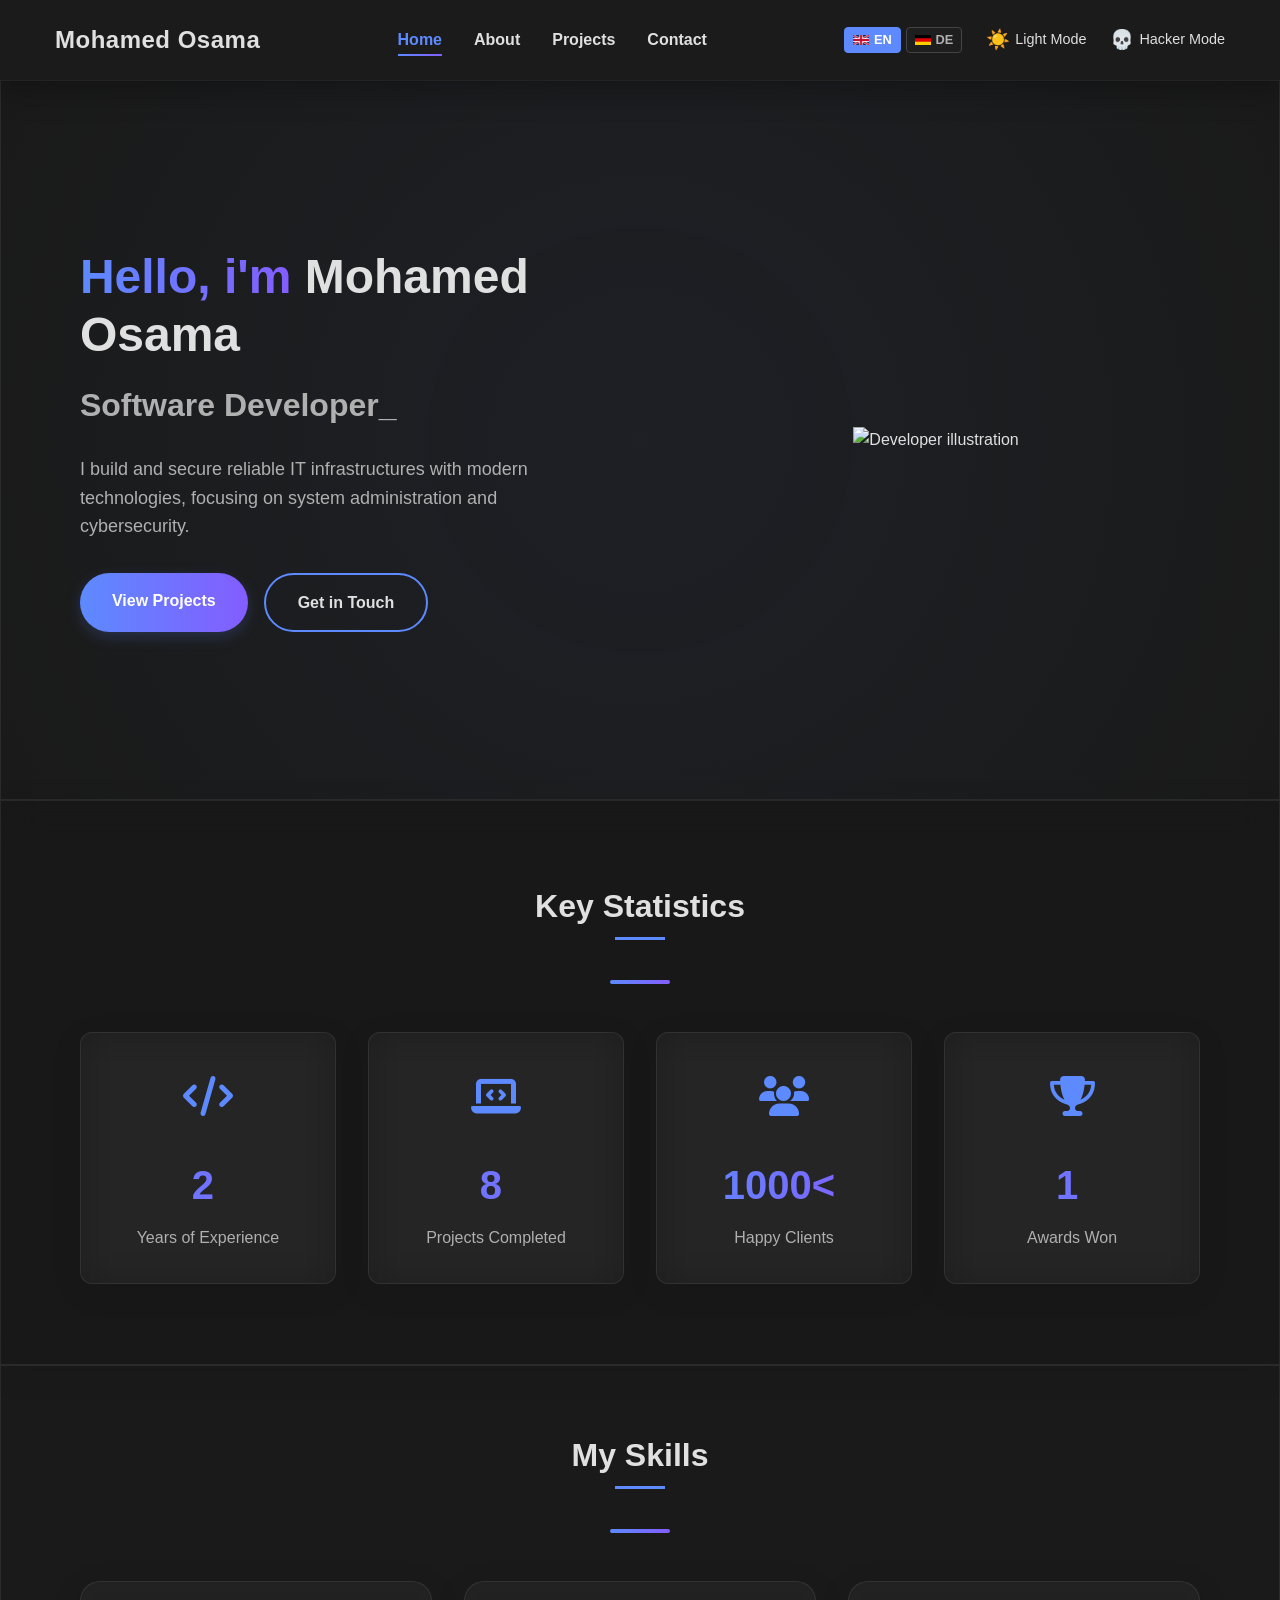
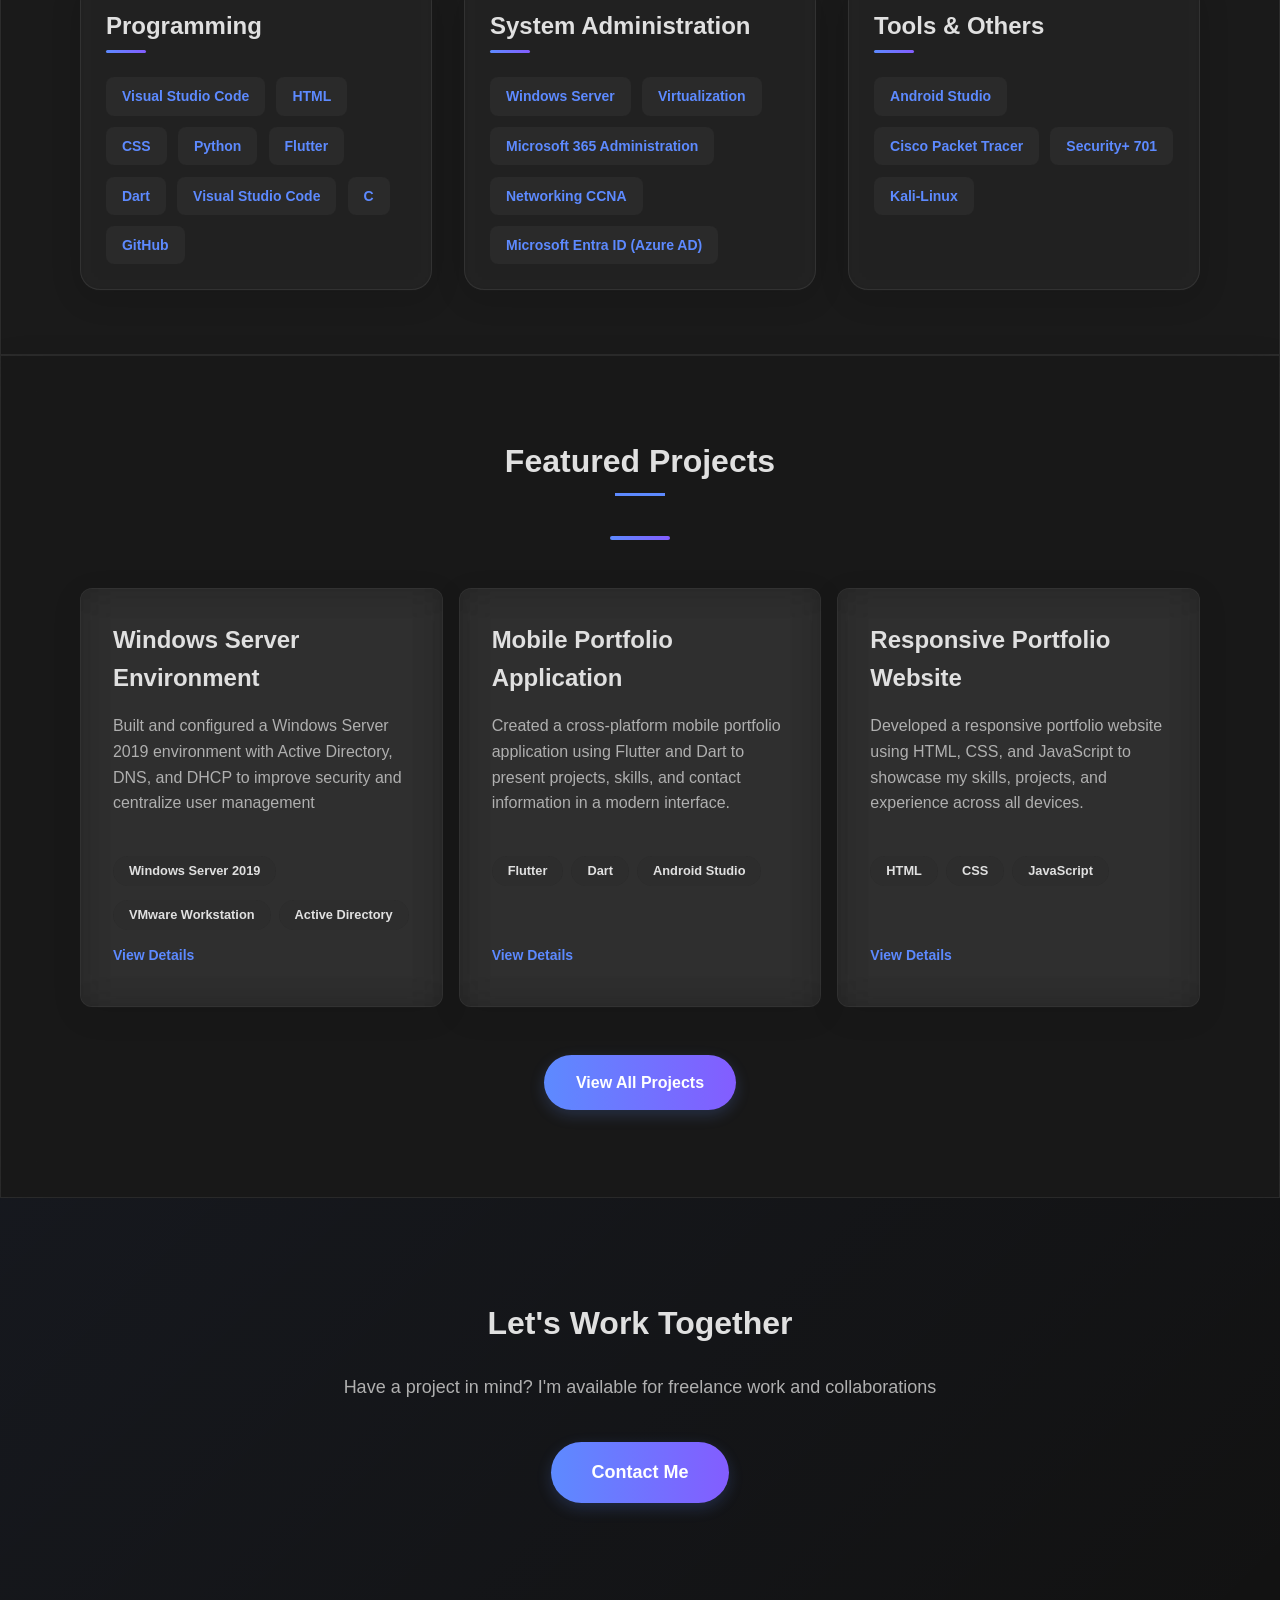
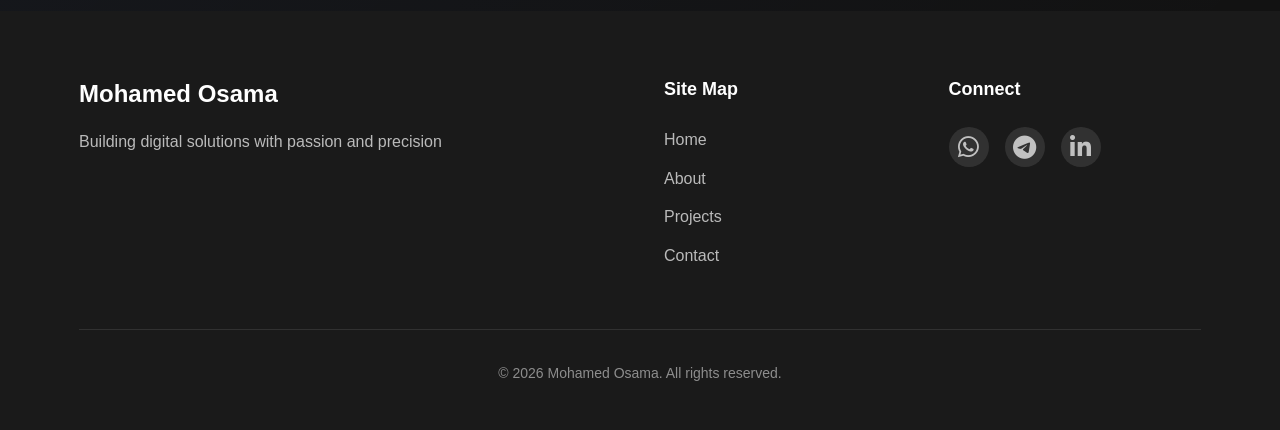
==== commit 26f67f5b: "Major Improvements Mobile View improved + Background Effects Added" ====
--- a/index.html
+++ b/index.html
@@ -7,9 +7,11 @@
     <link rel="stylesheet" href="css/style.css">
     <link rel="stylesheet" href="css/mobile.css">
     <link rel="stylesheet" href="https://cdnjs.cloudflare.com/ajax/libs/font-awesome/6.4.0/css/all.min.css">
+    
     <script src="js/script.js" defer></script>
 </head>
 <body>
+    <div id="particles-js"></div>
 <header class="glass-header">
     <div class="container">
 
@@ -63,7 +65,12 @@
 
         <div class="header-controls">
 
+            <!-- <button id="bg-toggle" class="theme-btn">
+                 ✨ Effects ✨
+            </button> -->
+
             <div id="lang-selector" class="lang-selector">
+
                 <button class="lang-btn" data-lang="en">
                     <img src="images/assets/en.png" alt="UK Flag" width="16"> EN
                 </button>
@@ -212,7 +219,6 @@
                 </div>
                 <div class="projects-grid">
                     <div class="project-card">
-                        <div class="project-image" style="background-image: url('images/project1.jpg')"></div>
                         <div class="project-content">
                             <h3 class="project-title" data-i18n="project1_index">Windows Server Environment</h3>
                             <p class="project-description" data-i18n="project1_description">Built and configured a Windows Server 2019 environment with Active Directory, DNS, and DHCP to improve security and centralize user management.</p>
@@ -225,7 +231,6 @@
                         </div>
                     </div>
                     <div class="project-card">
-                        <div class="project-image" style="background-image: url('images/project2.jpg')"></div>
                         <div class="project-content">
                             <h3 class="project-title" data-i18n="project2_index">Mobile Portfolio Application</h3>
                             <p class="project-description" data-i18n="project2_description" >Created a cross-platform mobile portfolio application using Flutter and Dart to present projects, skills, and contact information in a modern interface.</p>
@@ -238,7 +243,6 @@
                         </div>
                     </div>
                     <div class="project-card">
-                        <div class="project-image" style="background-image: url('images/project3.jpg')"></div>
                         <div class="project-content">
                             <h3 class="project-title" data-i18n="project3_index" >Responsive Portfolio Website</h3>
                             <p class="project-description" data-i18n="project3_description" >Developed a responsive portfolio website using HTML, CSS, and JavaScript to showcase my skills, projects, and experience across all devices.</p>
@@ -289,9 +293,9 @@
                     <div class="footer-social">
                         <h4 data-i18n="connect">Connect</h4>
                         <div class="social-icons">
-                            <a href="https://wa.me/201228690380" aria-label="WhatsApp"><i class="fab fa-whatsapp"></i></a>
-                            <a href="http://t.me/ManoMG" aria-label="Telegram"><i class="fab fa-telegram-plane"></i></a>
-                            <a href="https://www.linkedin.com/in/mg101" aria-label="LinkedIn"><i class="fab fa-linkedin-in"></i></a>
+                            <a href="https://wa.me/201228690380" aria-label="WhatsApp" target="_blank" rel="noopener noreferrer"><i class="fab fa-whatsapp"></i></a>
+                            <a href="http://t.me/ManoMG" aria-label="Telegram" target="_blank" rel="noopener noreferrer"><i class="fab fa-telegram-plane"></i></a>
+                            <a href="https://www.linkedin.com/in/mg101" aria-label="LinkedIn" target="_blank" rel="noopener noreferrer"><i class="fab fa-linkedin-in"></i></a>
                         </div>
                     </div>
                 </div>
@@ -309,5 +313,10 @@
     </div>
 </div>
     <canvas id="matrix"></canvas>
+
+<script src="https://cdn.jsdelivr.net/particles.js/2.0.0/particles.min.js"></script>
+
+
 </body>
 </html>
+
--- a/css/style.css
+++ b/css/style.css
@@ -332,15 +332,39 @@
     width: 100%;
 }
 
+
+
+.bg-toggle {
+    padding: 10px 15px;
+    border-radius: 12px;
+    border: none;
+    cursor: pointer;
+}
+
+
+header,
+main,
+section,
+footer {
+    position: relative;
+    z-index: auto;
+}
+
 /* Modern Hero Section */
 .hero-modern {
     position: relative;
     padding: 120px 0;
     overflow: hidden;
-    background-color: var(--bg-primary);
     min-height: 80vh;
     display: flex;
     align-items: center;
+
+    background: rgba(128, 128, 128, 0.08);
+    backdrop-filter: blur(1px);
+    -webkit-backdrop-filter: blur(1px);
+
+    border: 1px solid rgba(255, 255, 255, 0.08);
+    box-shadow: 0 8px 30px rgba(0, 0, 0, 0.1);
 }
 
 .hero-background {
@@ -479,11 +503,17 @@
 
 /* Modern Stats Section */
 .stats-modern {
-    background-color: var(--bg-secondary);
     padding: 80px 0;
     transition: background-color var(--transition-speed) ease;
     position: relative;
     overflow: hidden;
+
+    background: rgba(128, 128, 128, 0.06);
+    backdrop-filter: blur(20px);
+    -webkit-backdrop-filter: blur(20px);
+
+    border: 1px solid rgba(255, 255, 255, 0.08);
+    box-shadow: 0 8px 30px rgba(0, 0, 0, 0.1);
 }
 
 .stats-grid {
@@ -495,13 +525,20 @@
 .stat-card {
     padding: 2rem;
     border-radius: var(--border-radius);
-    background-color: var(--card-bg);
-    box-shadow: var(--card-shadow);
+
+    background: rgba(128, 128, 128, 0.06);
+    backdrop-filter: blur(20px);
+    -webkit-backdrop-filter: blur(20px);
+
+    border: 1px solid rgba(255, 255, 255, 0.08);
+    box-shadow: 0 8px 30px rgba(0, 0, 0, 0.1);
+
     text-align: center;
-    transition: transform var(--transition-speed) ease, 
-                background-color var(--transition-speed) ease, 
+    position: relative;
+
+    transition: transform var(--transition-speed) ease,
+                background-color var(--transition-speed) ease,
                 box-shadow var(--transition-speed) ease;
-    position: relative;
 }
 
 .stat-card:hover {
@@ -663,8 +700,15 @@
 }
 .skills-section {
     padding: 80px 0;
-    background-color: var(--bg-primary);
-    transition: background-color var(--transition-speed) ease;
+
+    background: rgba(128, 128, 128, 0.08) !important;
+    backdrop-filter: blur(1px);
+    -webkit-backdrop-filter: blur(1px);
+
+    border: 1px solid rgba(255, 255, 255, 0.08);
+
+    position: relative;
+    overflow: hidden;
 }
 
 .skills-container {
@@ -675,7 +719,32 @@
 }
 
 .skill-group {
-    margin-bottom: 2rem;
+    background: rgba(35, 35, 35, 0.85);
+
+    border: 1px solid rgba(255, 255, 255, 0.08);
+    box-shadow: 0 8px 30px rgba(0, 0, 0, 0.1);
+
+    border-radius: 20px;
+    padding: 25px;
+}
+/* Light Mode */
+body:not(.dark-mode):not(.hacker-mode) .skill-group {
+    background: rgba(255, 255, 255, 0.75);
+    backdrop-filter: blur(10px);
+    -webkit-backdrop-filter: blur(10px);
+
+    border: 1px solid rgba(0, 0, 0, 0.08);
+    box-shadow: 0 8px 30px rgba(0, 0, 0, 0.08);
+}
+
+/* Dark Mode */
+body.dark-mode .skill-group {
+    background: rgba(35, 35, 35, 0.75);
+    backdrop-filter: blur(10px);
+    -webkit-backdrop-filter: blur(10px);
+
+    border: 1px solid rgba(255, 255, 255, 0.08);
+    box-shadow: 0 8px 30px rgba(0, 0, 0, 0.15);
 }
 
 .skill-group h3 {
@@ -721,7 +790,14 @@
 /* Projects Showcase */
 .projects-showcase {
     padding: 80px 0;
-    background-color: var(--bg-secondary);
+
+    background: rgba(128, 128, 128, 0.06);
+    backdrop-filter: blur(20px);
+    -webkit-backdrop-filter: blur(20px);
+
+    border: 1px solid rgba(255, 255, 255, 0.08);
+    box-shadow: 0 8px 30px rgba(0, 0, 0, 0.1);
+
     transition: background-color var(--transition-speed) ease;
 }
 
@@ -734,11 +810,20 @@
 }
 
 .project-card {
-    background-color: var(--card-bg);
     border-radius: var(--border-radius);
-    box-shadow: var(--card-shadow);
+
+    background: rgba(128, 128, 128, 0.06);
+    backdrop-filter: blur(20px);
+    -webkit-backdrop-filter: blur(20px);
+
+    border: 1px solid rgba(255, 255, 255, 0.08);
+    box-shadow: 0 8px 30px rgba(0, 0, 0, 0.1);
+
     overflow: hidden;
-    transition: transform var(--transition-speed) ease, box-shadow var(--transition-speed) ease, background-color var(--transition-speed) ease;
+    transition: transform var(--transition-speed) ease,
+                box-shadow var(--transition-speed) ease,
+                background-color var(--transition-speed) ease;
+
     height: 100%;
     display: flex;
     flex-direction: column;
@@ -766,6 +851,10 @@
     flex-grow: 1;
     display: flex;
     flex-direction: column;
+
+    background: rgba(128, 128, 128, 0.06) !important;
+    backdrop-filter: blur(20px) !important;
+    -webkit-backdrop-filter: blur(20px) !important;
 }
 
 .project-title {
@@ -941,25 +1030,20 @@
 
 /* Hero About Section */
 .hero-about {
-    background-color: var(--bg-accent);
-    background-image: url('../images/backgrounds/about-bg.jpg');
-    background-size: cover;
-    background-position: center;
-    background-blend-mode: overlay;
     padding: 6rem 0 4rem;
     position: relative;
-    transition: background-color var(--transition-speed) ease;
+    overflow: hidden;
+
+    background: rgba(128, 128, 128, 0.08);
+    backdrop-filter: blur(1px);
+    -webkit-backdrop-filter: blur(1px);
+
+    border: 1px solid rgba(255, 255, 255, 0.08);
+    box-shadow: 0 8px 30px rgba(0, 0, 0, 0.1);
 }
 
 .hero-about::before {
-    content: '';
-    position: absolute;
-    top: 0;
-    left: 0;
-    width: 100%;
-    height: 100%;
-    background-color: rgba(0, 0, 0, 0.2);
-    z-index: 1;
+    display: none;
 }
 
 .hero-about .container {
@@ -968,11 +1052,42 @@
 }
 
 .profile-card {
-    background-color: var(--card-bg);
-    border-radius: 12px;
-    box-shadow: var(--card-shadow);
+    background: rgba(35, 35, 35, 0.85);
+
+    border: 1px solid rgba(255, 255, 255, 0.08);
+    box-shadow: 0 8px 30px rgba(0, 0, 0, 0.1);
+
+    border-radius: 20px;
+    padding: 25px;
+
     overflow: hidden;
-    transition: transform 0.5s ease, box-shadow 0.5s ease, background-color var(--transition-speed) ease;
+
+    transition: transform 0.5s ease,
+                box-shadow 0.5s ease,
+                background-color var(--transition-speed) ease;
+}
+
+/* Light Mode */
+body:not(.dark-mode):not(.hacker-mode) .profile-card {
+    background: rgba(255, 255, 255, 0.75);
+
+    border: 1px solid rgba(0, 0, 0, 0.08);
+    box-shadow: 0 8px 30px rgba(0, 0, 0, 0.08);
+
+    border-radius: 20px;
+    padding: 25px;
+}
+
+/* Dark + Hacker */
+body.dark-mode .profile-card,
+body.hacker-mode .profile-card {
+    background: rgba(35, 35, 35, 0.85);
+
+    border: 1px solid rgba(255, 255, 255, 0.08);
+    box-shadow: 0 8px 30px rgba(0, 0, 0, 0.1);
+
+    border-radius: 20px;
+    padding: 25px;
 }
 
 .profile-card:hover {
@@ -1150,14 +1265,30 @@
 /* Bio Section with Timeline */
 .bio-section {
     padding: 4rem 0;
+
+    background: rgba(128, 128, 128, 0.06);
+    backdrop-filter: blur(20px);
+    -webkit-backdrop-filter: blur(20px);
+
+    border-top: 1px solid rgba(255, 255, 255, 0.08);
+    border-bottom: 1px solid rgba(255, 255, 255, 0.08);
+
+    box-shadow: 0 8px 30px rgba(0, 0, 0, 0.1);
 }
 
 .bio-card {
-    background-color: var(--card-bg);
     border-radius: 12px;
     padding: 2rem;
-    box-shadow: var(--card-shadow);
-    transition: background-color var(--transition-speed) ease, box-shadow var(--transition-speed) ease;
+
+    background: rgba(128, 128, 128, 0.06);
+    backdrop-filter: blur(20px);
+    -webkit-backdrop-filter: blur(20px);
+
+    border: 1px solid rgba(255, 255, 255, 0.08);
+    box-shadow: 0 8px 30px rgba(0, 0, 0, 0.1);
+
+    transition: background-color var(--transition-speed) ease,
+                box-shadow var(--transition-speed) ease;
 }
 
 .timeline {
@@ -1264,7 +1395,31 @@
     border-radius: 12px;
     padding: 2rem;
     box-shadow: var(--card-shadow);
-    transition: transform 0.5s ease, background-color var(--transition-speed) ease, box-shadow var(--transition-speed) ease;
+    transition: transform 0.5s ease,
+                background-color var(--transition-speed) ease,
+                box-shadow var(--transition-speed) ease;
+}
+/* Light Mode */
+body:not(.dark-mode):not(.hacker-mode) .skill-category {
+    background: rgba(255, 255, 255, 0.75);
+
+    border: 1px solid rgba(0, 0, 0, 0.08);
+    box-shadow: 0 8px 30px rgba(0, 0, 0, 0.08);
+
+    border-radius: 20px;
+    padding: 25px;
+}
+
+/* Dark + Hacker Mode */
+body.dark-mode .skill-category,
+body.hacker-mode .skill-category {
+    background: rgba(35, 35, 35, 0.85);
+
+    border: 1px solid rgba(255, 255, 255, 0.08);
+    box-shadow: 0 8px 30px rgba(0, 0, 0, 0.1);
+
+    border-radius: 20px;
+    padding: 25px;
 }
 
 .skill-category:hover {
@@ -1312,6 +1467,15 @@
 /* Experience Section */
 .experience-section {
     padding: 4rem 0;
+
+    background: rgba(128, 128, 128, 0.06);
+    backdrop-filter: blur(20px);
+    -webkit-backdrop-filter: blur(20px);
+
+    border-top: 1px solid rgba(255, 255, 255, 0.08);
+    border-bottom: 1px solid rgba(255, 255, 255, 0.08);
+
+    box-shadow: 0 8px 30px rgba(0, 0, 0, 0.1);
 }
 
 .experience-timeline {
@@ -1363,11 +1527,19 @@
 }
 
 .experience-content {
-    background-color: var(--card-bg);
     border-radius: 8px;
     padding: 1.5rem;
-    box-shadow: var(--card-shadow);
-    transition: transform 0.5s ease, background-color var(--transition-speed) ease, box-shadow var(--transition-speed) ease;
+
+    background: rgba(128, 128, 128, 0.06);
+    backdrop-filter: blur(20px);
+    -webkit-backdrop-filter: blur(20px);
+
+    border: 1px solid rgba(255, 255, 255, 0.08);
+    box-shadow: 0 8px 30px rgba(0, 0, 0, 0.1);
+
+    transition: transform 0.5s ease,
+                background-color var(--transition-speed) ease,
+                box-shadow var(--transition-speed) ease;
 }
 
 .experience-item:hover .experience-content {
@@ -1388,21 +1560,59 @@
 /* Education Section */
 .education-section {
     padding: 4rem 0;
-    background-color: var(--bg-accent);
+
+    background: rgba(128, 128, 128, 0.08);
+    backdrop-filter: blur(1px);
+    -webkit-backdrop-filter: blur(1px);
+
+    border: 1px solid rgba(255, 255, 255, 0.08);
+    box-shadow: 0 8px 30px rgba(0, 0, 0, 0.1);
+
     transition: background-color var(--transition-speed) ease;
 }
 
 .education-card {
     max-width: 800px;
     margin: 0 auto;
-    background-color: var(--card-bg);
-    border-radius: 12px;
-    padding: 2rem;
-    box-shadow: var(--card-shadow);
+
+    background: rgba(35, 35, 35, 0.85);
+
+    border: 1px solid rgba(255, 255, 255, 0.08);
+    box-shadow: 0 8px 30px rgba(0, 0, 0, 0.1);
+
+    border-radius: 20px;
+    padding: 25px;
+
     display: flex;
     gap: 2rem;
     align-items: center;
-    transition: transform 0.5s ease, background-color var(--transition-speed) ease, box-shadow var(--transition-speed) ease;
+
+    transition: transform 0.5s ease,
+                background-color var(--transition-speed) ease,
+                box-shadow var(--transition-speed) ease;
+}
+
+/* Light Mode */
+body:not(.dark-mode):not(.hacker-mode) .education-card {
+    background: rgba(255, 255, 255, 0.75);
+
+    border: 1px solid rgba(0, 0, 0, 0.08);
+    box-shadow: 0 8px 30px rgba(0, 0, 0, 0.08);
+
+    border-radius: 20px;
+    padding: 25px;
+}
+
+/* Dark Mode */
+body.dark-mode .education-card,
+body.hacker-mode .education-card {
+    background: rgba(35, 35, 35, 0.85);
+
+    border: 1px solid rgba(255, 255, 255, 0.08);
+    box-shadow: 0 8px 30px rgba(0, 0, 0, 0.1);
+
+    border-radius: 20px;
+    padding: 25px;
 }
 
 .education-card:hover {
@@ -1502,6 +1712,13 @@
 /* Projects page */
 .projects-section {
     padding: 4rem 0;
+
+    background: rgba(128, 128, 128, 0.08);
+    backdrop-filter: blur(1px);
+    -webkit-backdrop-filter: blur(1px);
+
+    border: 1px solid rgba(255, 255, 255, 0.08);
+    box-shadow: 0 8px 30px rgba(0, 0, 0, 0.1);
 }
 
 .project-item {
@@ -1596,6 +1813,13 @@
     padding: 4rem 0;
     position: relative;
     overflow: hidden;
+
+    background: rgba(128, 128, 128, 0.08);
+    backdrop-filter: blur(1px);
+    -webkit-backdrop-filter: blur(1px);
+
+    border: 1px solid rgba(255, 255, 255, 0.08);
+    box-shadow: 0 8px 30px rgba(0, 0, 0, 0.1);
 }
 
 .contact-section::before {
@@ -1788,14 +2012,16 @@
     object-fit: contain;
 }
 
+
+
 #matrix {
-    display: block ;
     position: fixed;
-    inset: 0;
+    top: 0;
+    width: 100vw;
+    height: 100vh;
     z-index: 9999;
     pointer-events: none;
     opacity: 0.35;
-
 }
 
 body.hacker-mode #matrix {
@@ -2047,4 +2273,28 @@
     50% {
         opacity: 0;
     }
-}+}
+
+#particles-js {
+    position: fixed !important;
+    top: 0 !important;
+    left: 0 !important;
+    width: 100vw !important;
+    height: 100vh !important;
+    z-index: -1 !important;
+    pointer-events: none !important;
+}
+.bg-toggle {
+    padding: 10px 15px;
+    border-radius: 12px;
+    border: none;
+    cursor: pointer;
+}
+
+header,
+main,
+section,
+footer {
+    position: relative;
+    z-index: 1;
+}
--- a/css/mobile.css
+++ b/css/mobile.css
@@ -106,11 +106,11 @@
 
     z-index: 9999 !important;
 
-    background: rgba(20, 20, 25, 0.96) !important;
-
-    border-left: 1px solid rgba(255, 255, 255, 0.12) !important;
-
-    box-shadow: -15px 0 40px rgba(0, 0, 0, 0.35) !important;
+    background: var(--glass-bg) !important;
+
+    border-left: 1px solid var(--border-color) !important;
+
+    box-shadow: var(--glass-shadow) !important;
 
     transform: translateX(100%) !important;
 
@@ -425,6 +425,8 @@
         border: none !important;
 
         background: transparent !important;
+        
+        color: var(--text-primary) !important;
 
         cursor: pointer !important;
 
@@ -1030,4 +1032,12 @@
         display: none !important;
     }
 
+}
+
+@media (max-width: 768px) {
+
+    .experience-timeline {
+        transform: translateX(-20px);
+    }
+
 }
